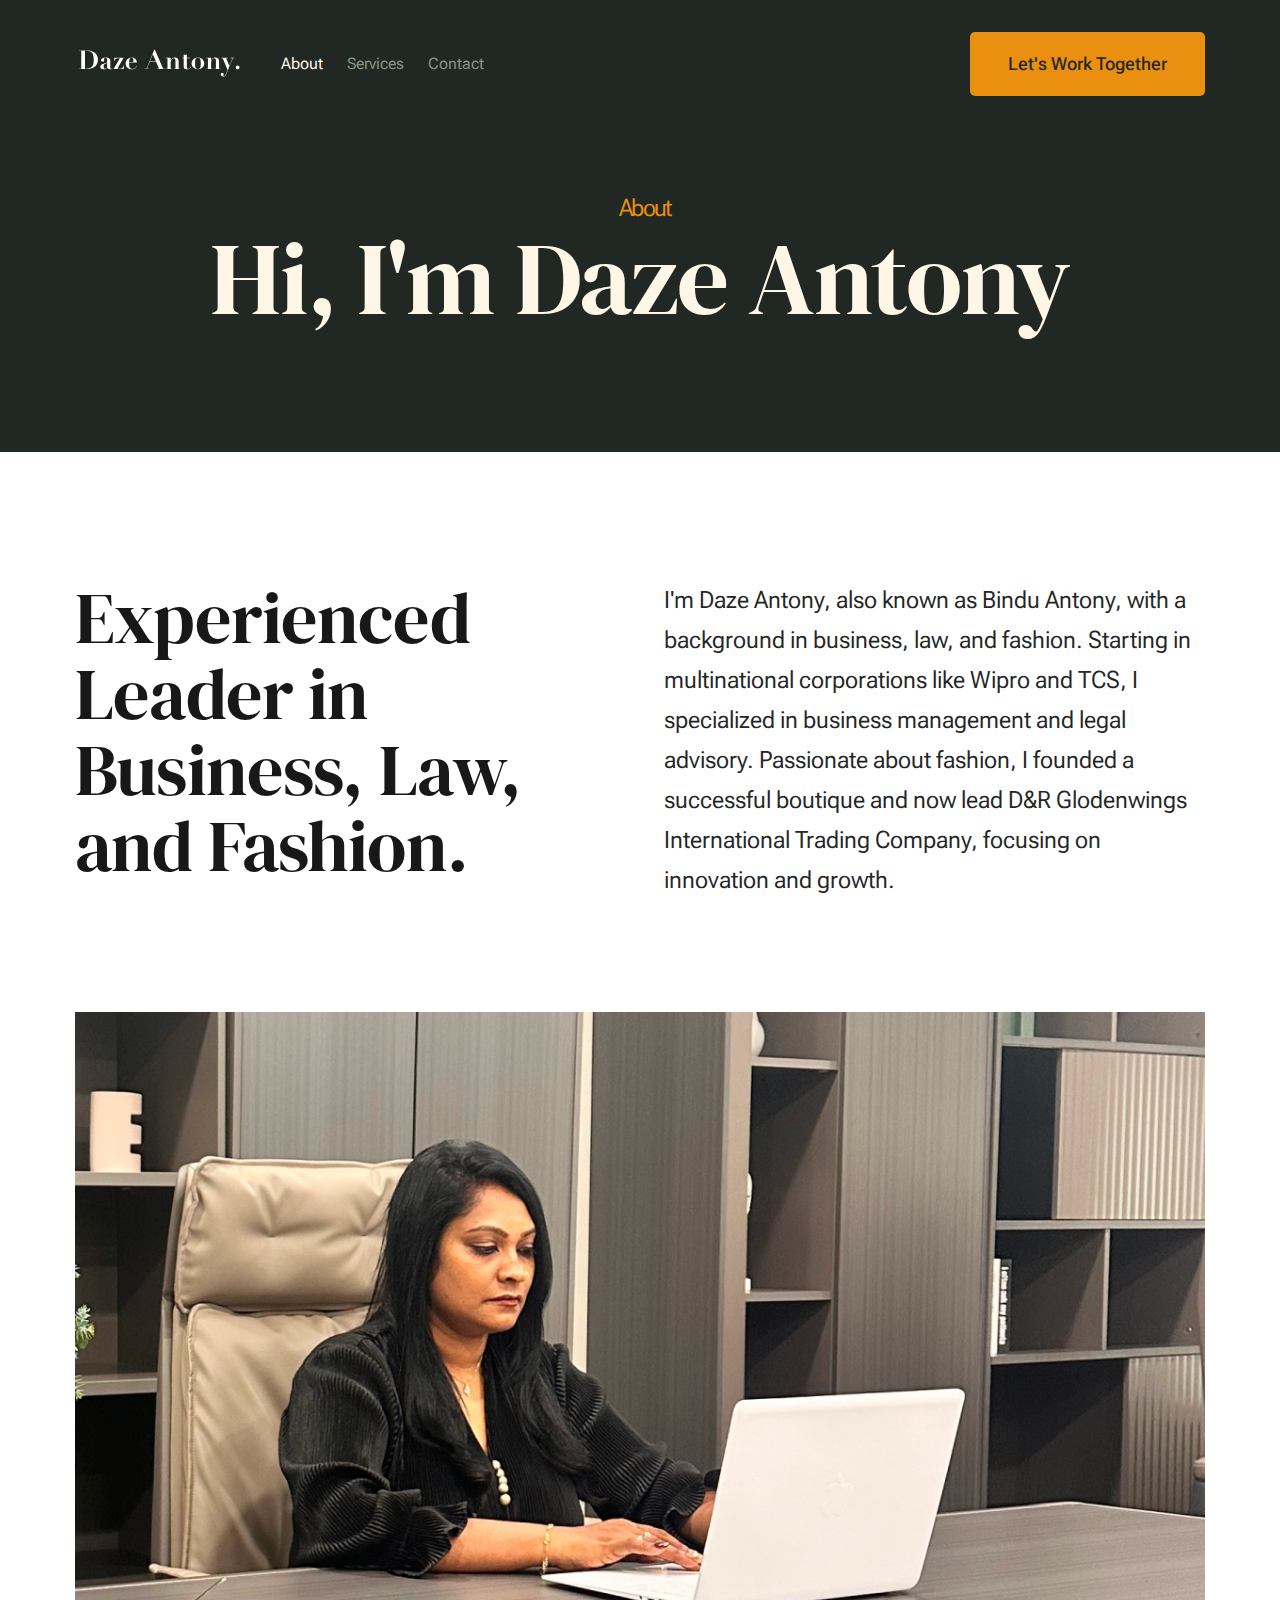
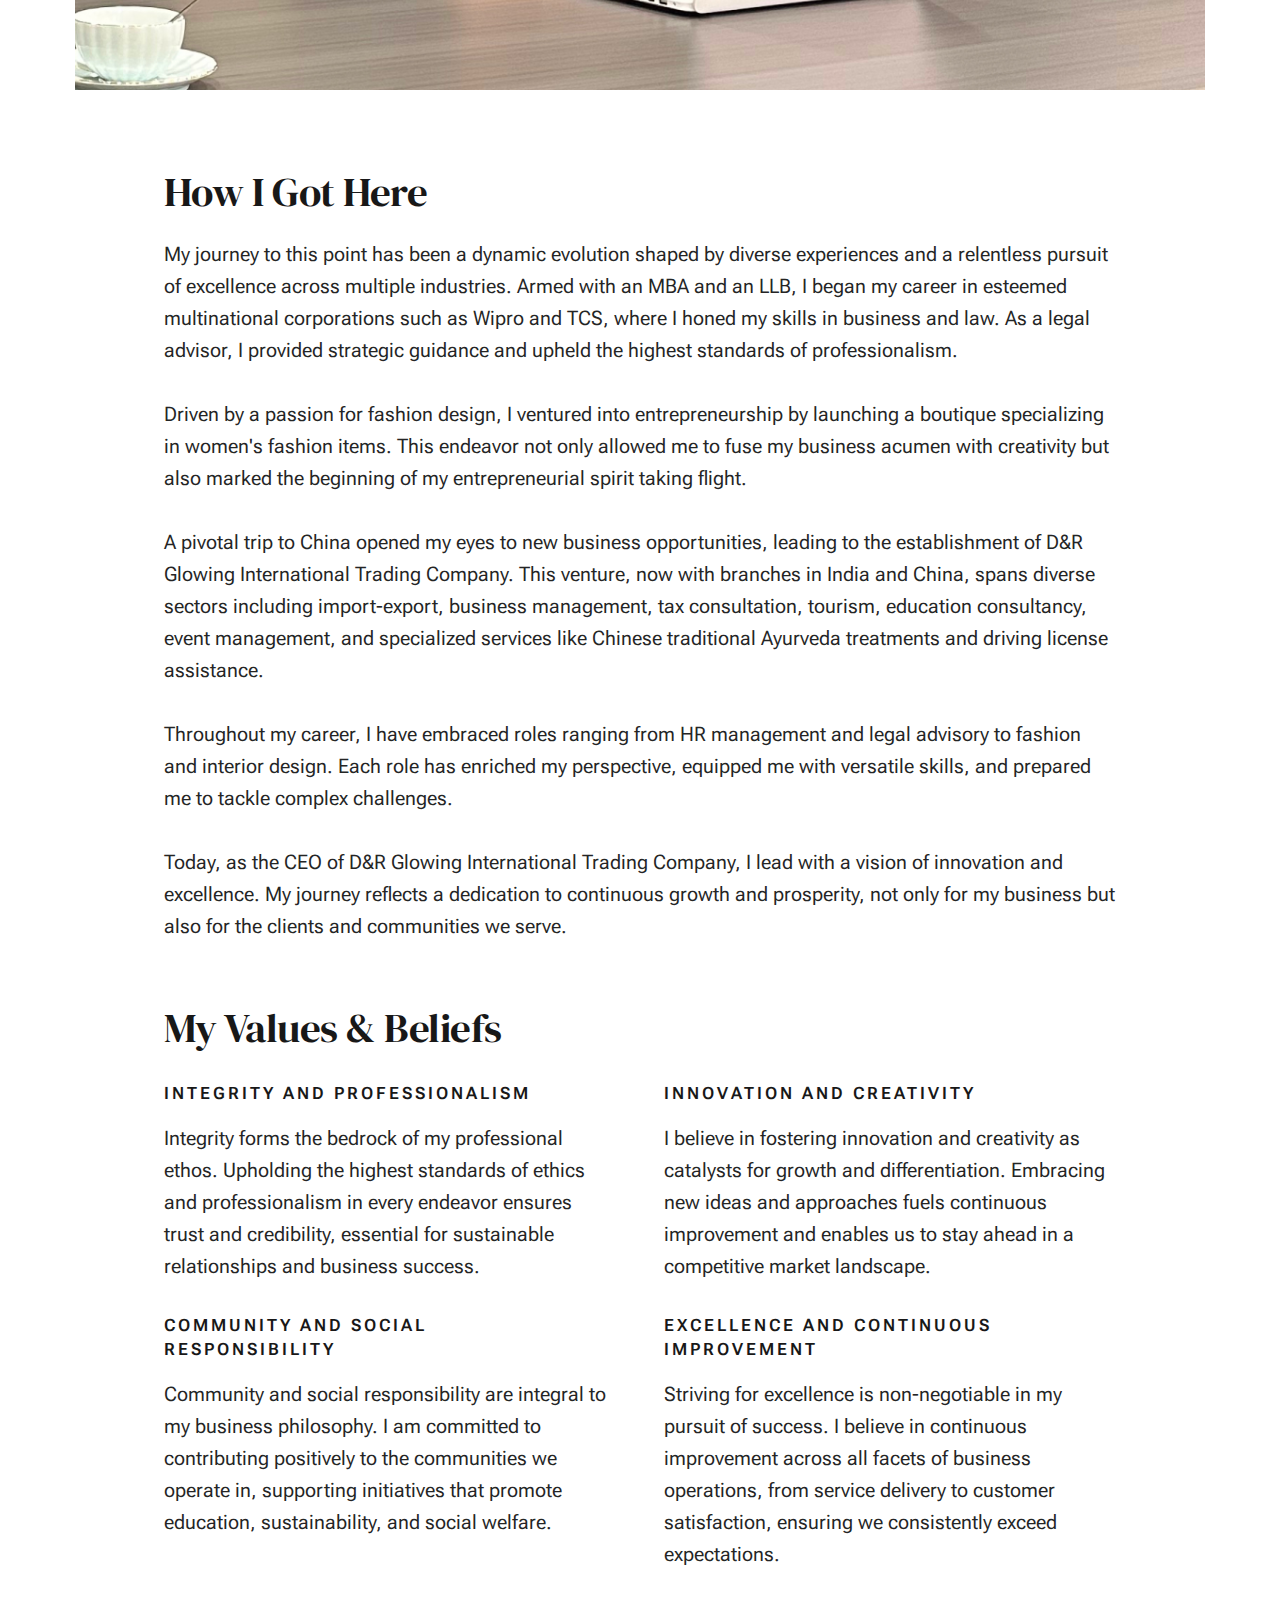
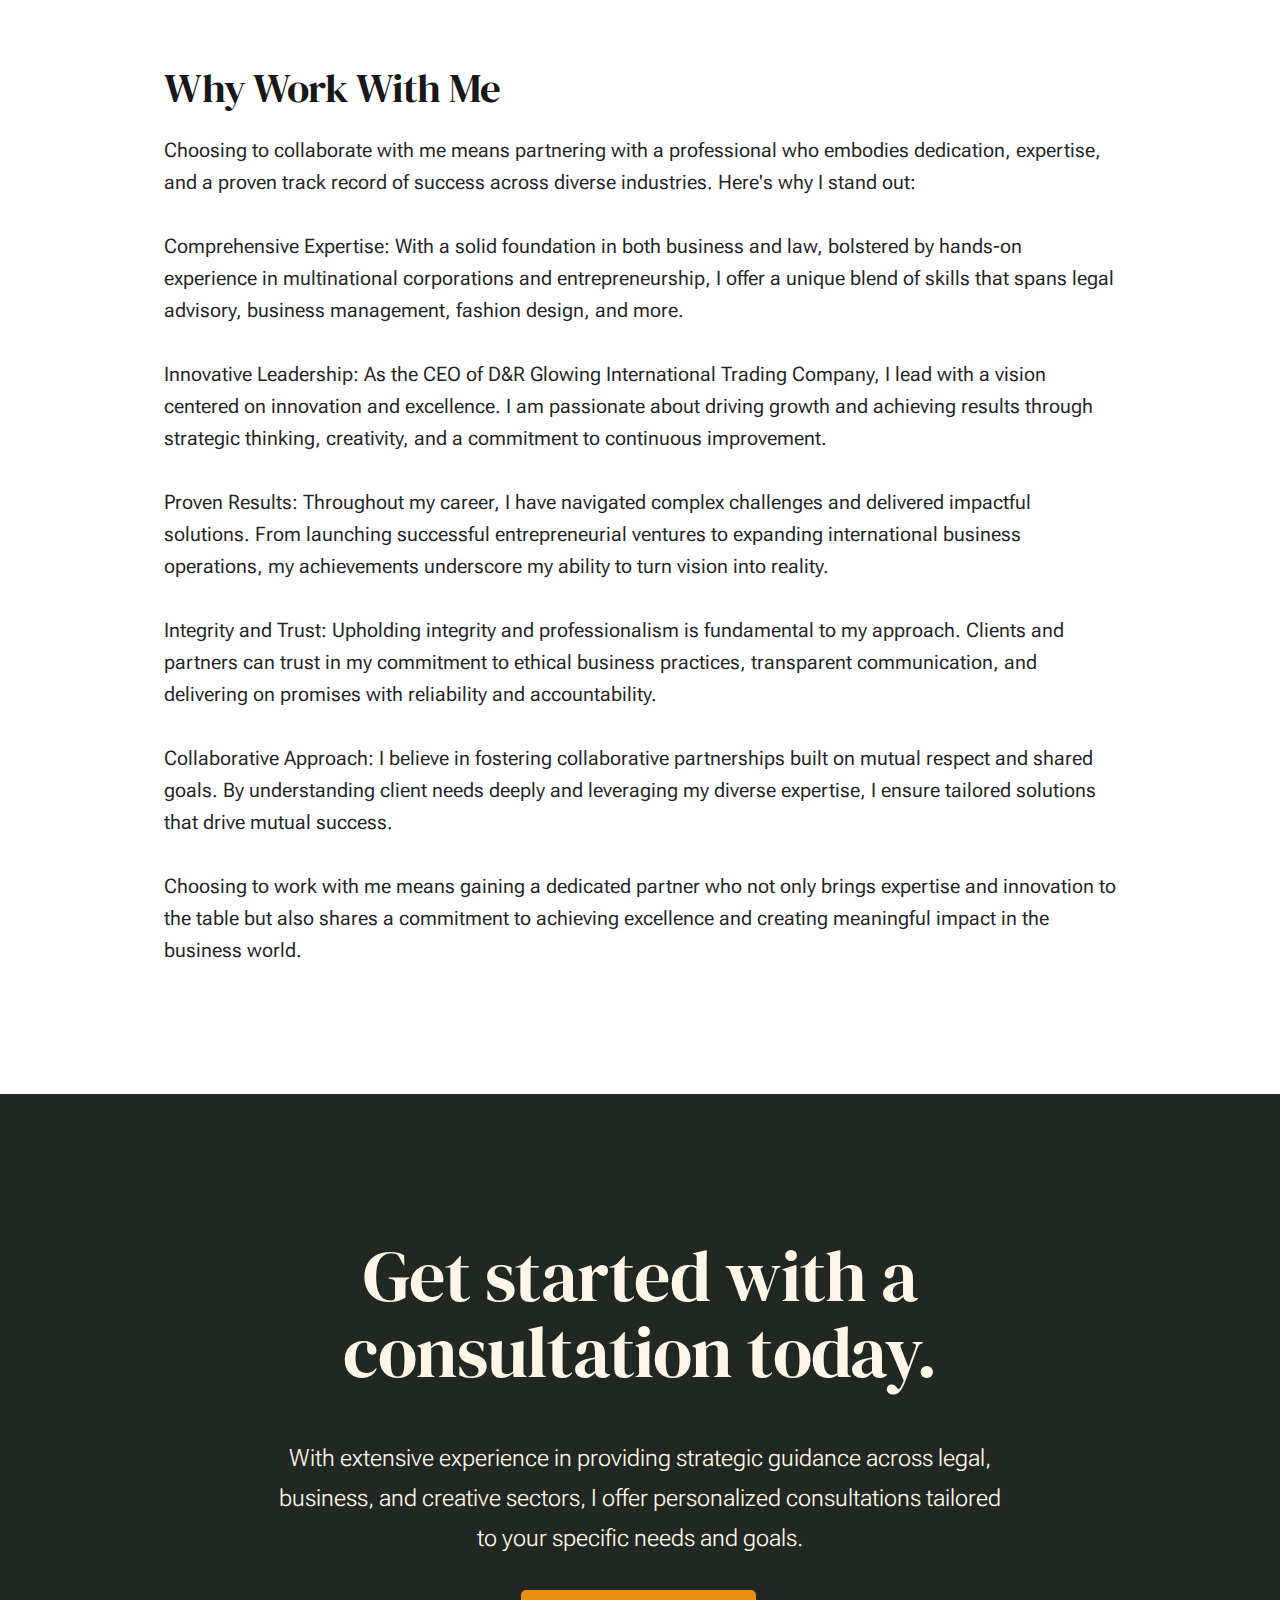
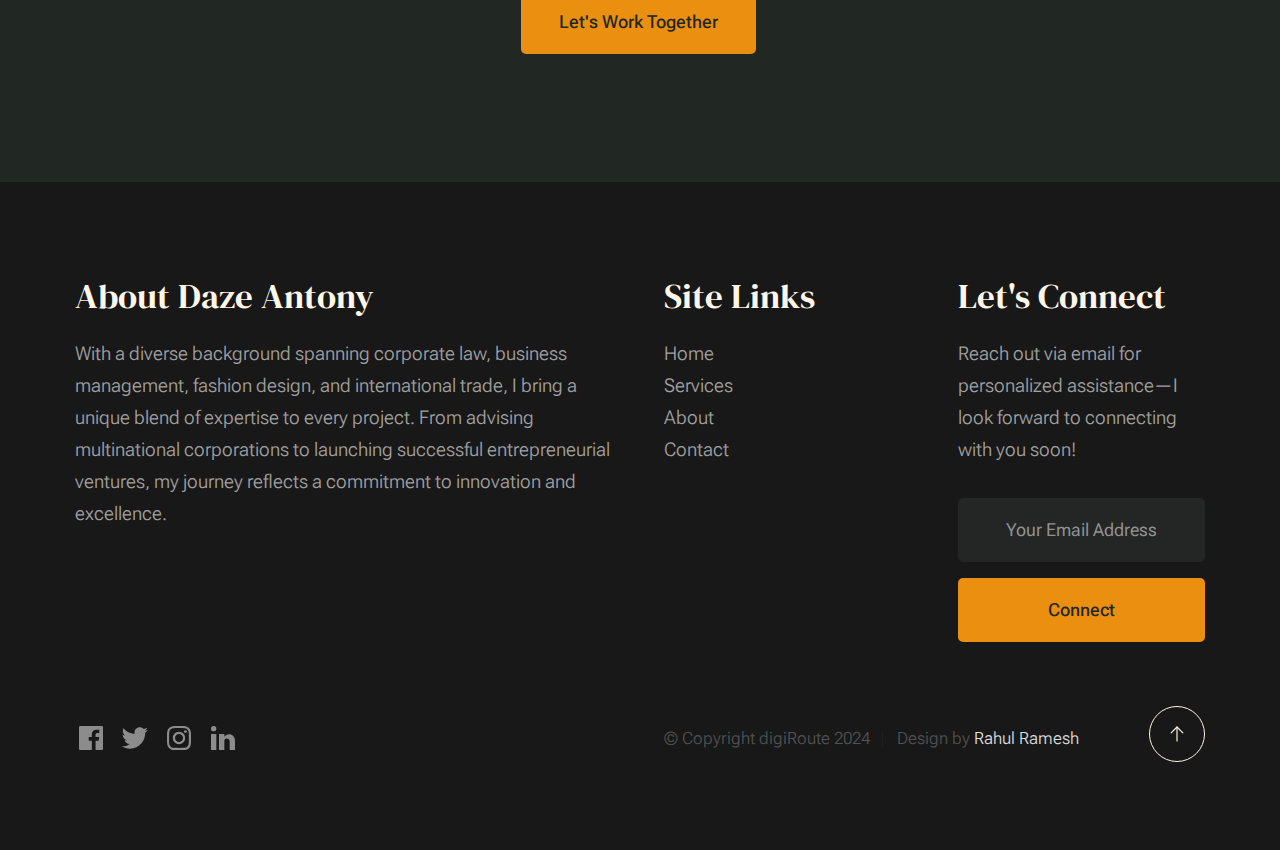
==== about.html @ a9c95c02 "initial commit" ====
<!DOCTYPE html>
<html lang="en" class="no-js" >
<head>

    <!--- basic page needs
    ================================================== -->
    <meta charset="utf-8">
    <meta name="viewport" content="width=device-width, initial-scale=1">
    <title>About - Monica</title>

    <script>
        document.documentElement.classList.remove('no-js');
        document.documentElement.classList.add('js');
    </script>

    <!-- CSS
    ================================================== -->
    <link rel="stylesheet" href="css/vendor.css">
    <link rel="stylesheet" href="css/styles.css">

    <!-- favicons
    ================================================== -->
    <link rel="apple-touch-icon" sizes="180x180" href="apple-touch-icon.png">
    <link rel="icon" type="image/png" sizes="32x32" href="favicon-32x32.png">
    <link rel="icon" type="image/png" sizes="16x16" href="favicon-16x16.png">
    <link rel="manifest" href="site.webmanifest">

</head>


<body id="top">


    <!-- preloader
    ================================================== -->
    <div id="preloader">
        <div id="loader" class="dots-fade">
            <div></div>
            <div></div>
            <div></div>
        </div>
    </div>


    <!-- page wrap
    ================================================== -->
    <div id="page" class="s-pagewrap">


        <!-- # site header 
        ================================================== -->
        <header class="s-header">

            <div class="row s-header__inner width-sixteen-col">

                <div class="s-header__block">
                    <div class="s-header__logo">
                        <a class="logo" href="index.html">
                            <img src="images/logo.svg" alt="Homepage">
                        </a>
                    </div>

                    <a class="s-header__menu-toggle" href="#0"><span>Menu</span></a>
                </div> <!-- end s-header__block -->

                <nav class="s-header__nav">
    
                    <ul class="s-header__menu-links">
                        <li class="current"><a href="about.html">About</a></li>
                        <li><a href="services.html">Services</a></li>
                        <li><a href="contact.html">Contact</a></li>
                    </ul> <!-- s-header__menu-links -->

                    <div class="s-header__contact">
                        <a href="contact.html" class="btn btn--primary s-header__contact-btn">Let's Work Together</a>                        
                    </div> <!-- s-header__contact -->
    
                </nav> <!-- end s-header__nav -->

            </div> <!-- end s-header__inner -->

        </header> <!-- end s-header -->


        <!-- # site main content
        ================================================== -->
        <section id="content" class="s-content">

               <section class="s-pageheader pageheader">
                    <div class="row">
                        <div class="column xl-12">
                            <h1 class="page-title">
                                <span class="page-title__small-type text-pretitle">About</span>
                                Hi, I'm Daze Antony
                            </h1>
                            
                        </div>
                    </div>
               </section> <!-- end pageheader --> 

               <section class="s-pagecontent pagecontent">

                    <div class="row pageintro">
                        <div class="column xl-6 lg-12">
                            <h2 class="text-display-title">Experienced Leader in Business, Law, and Fashion.</h2>
                        </div>
                        <div class="column xl-6 lg-12 u-flexitem-x-right">
                            <p class="lead">
                                I'm Daze Antony, also known as Bindu Antony, with a background in business, law, and fashion. 
                                Starting in multinational corporations like Wipro and TCS, I specialized in business management and 
                                legal advisory. Passionate about fashion, I founded a successful boutique and now lead D&R Glodenwings 
                                International Trading Company, focusing on innovation and growth.
                            </p>
                        </div>                       
                    </div> <!-- end pageintro -->   
                    
                    <div class="row pagemedia">
                        <d class="column xl-12">
                            <figure class="page-media">                                
                                <img src="images/thumbs/about/about-1200.jpg" 
                                     srcset="images/thumbs/about/about-2400.jpg 2400w, 
                                             images/thumbs/about/about-1200.jpg 1200w, 
                                             images/thumbs/about/about-600.jpg 600w" sizes="(max-width: 2400px) 100vw, 2400px" alt="">
                            </figure>
                        </d>
                    </div> <!-- end pagemedia -->

                    <div class="row width-narrower pagemain">
                        <div class="column xl-12"> 

                            <h2>How I Got Here</h2>
                            <p>
                                My journey to this point has been a dynamic evolution shaped by diverse experiences and a relentless pursuit of excellence across multiple industries. Armed with an MBA and an LLB, I began my career in esteemed multinational corporations such as Wipro and TCS, where I honed my skills in business and law. As a legal advisor, I provided strategic guidance and upheld the highest standards of professionalism.
                                <br><br>
                                Driven by a passion for fashion design, I ventured into entrepreneurship by launching a boutique specializing in women's fashion items. This endeavor not only allowed me to fuse my business acumen with creativity but also marked the beginning of my entrepreneurial spirit taking flight.
                                <br><br>
                                A pivotal trip to China opened my eyes to new business opportunities, leading to the establishment of D&R Glowing International Trading Company. This venture, now with branches in India and China, spans diverse sectors including import-export, business management, tax consultation, tourism, education consultancy, event management, and specialized services like Chinese traditional Ayurveda treatments and driving license assistance.
                                <br><br>
                                Throughout my career, I have embraced roles ranging from HR management and legal advisory to fashion and interior design. Each role has enriched my perspective, equipped me with versatile skills, and prepared me to tackle complex challenges.
                                <br><br>
                                Today, as the CEO of D&R Glowing International Trading Company, I lead with a vision of innovation and excellence. My journey reflects a dedication to continuous growth and prosperity, not only for my business but also for the clients and communities we serve.
                            </p>

                            <h2 class="u-add-bottom">My Values & Beliefs</h2>

                            <div class="grid-list-items list-items">
                                <div class="grid-list-items__item list-items__item u-remove-bottom">
                                    <div class="list-items__item-header">
                                        <h6 class="list-items__item-small-title">Integrity and Professionalism</h6>
                                    </div>
                                    <p>
                                        Integrity forms the bedrock of my professional ethos. Upholding the highest standards of ethics and professionalism in every endeavor ensures trust and credibility, essential for sustainable relationships and business success.
                                    </p>
                                </div>
                                <div class="grid-list-items__item list-items__item u-remove-bottom">
                                    <div class="list-items__item-header">
                                        <h6 class="list-items__item-small-title">Innovation and Creativity</h6>
                                    </div>
                                    <p> 
                                        I believe in fostering innovation and creativity as catalysts for growth and differentiation. Embracing new ideas and approaches fuels continuous improvement and enables us to stay ahead in a competitive market landscape.
                                     </p>
                                </div>
                                <div class="grid-list-items__item list-items__item u-remove-bottom">
                                    <div class="list-items__item-header">
                                        <h6 class="list-items__item-small-title">Community and Social <br>Responsibility</h6>
                                    </div>
                                    <p>
                                        Community and social responsibility are integral to my business philosophy. I am committed to contributing positively to the communities we operate in, supporting initiatives that promote education, sustainability, and social welfare.
                                    </p>
                                </div>
                                <div class="grid-list-items__item list-items__item u-remove-bottom">
                                    <div class="list-items__item-header">
                                        <h6 class="list-items__item-small-title">Excellence and Continuous <br>Improvement</h6>
                                    </div>
                                    <p>
                                        Striving for excellence is non-negotiable in my pursuit of success. I believe in continuous improvement across all facets of business operations, from service delivery to customer satisfaction, ensuring we consistently exceed expectations.
                                    </p>
                                </div>
                            </div> <!--grid-list-items -->

                            <h2>Why Work With Me</h2>
                            <p>
                                Choosing to collaborate with me means partnering with a professional who embodies dedication, expertise, and a proven track record of success across diverse industries. Here's why I stand out:
                                <br><br>
                                Comprehensive Expertise: With a solid foundation in both business and law, bolstered by hands-on experience in multinational corporations and entrepreneurship, I offer a unique blend of skills that spans legal advisory, business management, fashion design, and more.
                                <br><br>
                                Innovative Leadership: As the CEO of D&R Glowing International Trading Company, I lead with a vision centered on innovation and excellence. I am passionate about driving growth and achieving results through strategic thinking, creativity, and a commitment to continuous improvement.
                                <br><br>
                                Proven Results: Throughout my career, I have navigated complex challenges and delivered impactful solutions. From launching successful entrepreneurial ventures to expanding international business operations, my achievements underscore my ability to turn vision into reality.
                                <br><br>
                                Integrity and Trust: Upholding integrity and professionalism is fundamental to my approach. Clients and partners can trust in my commitment to ethical business practices, transparent communication, and delivering on promises with reliability and accountability.
                                <br><br>
                                Collaborative Approach: I believe in fostering collaborative partnerships built on mutual respect and shared goals. By understanding client needs deeply and leveraging my diverse expertise, I ensure tailored solutions that drive mutual success.
                                <br><br>
                                Choosing to work with me means gaining a dedicated partner who not only brings expertise and innovation to the table but also shares a commitment to achieving excellence and creating meaningful impact in the business world.
                            </p>

                        </div> <!-- end grid-block-->
                    </div> <!-- end pagemain -->

               </section> <!-- pagecontent -->


        </section> <!-- s-content-->

        <!-- # cta
        ================================================== -->
        <section id="cta" class="s-cta">

            <div class="row row-x-center text-center">
                <div class="column xl-8 lg-12">

                    <div class="s-cta__content">
                        <h2 class="text-display-title">
                        Get started with a consultation today.
                        </h2>
                        <p class="lead">
                            With extensive experience in providing strategic guidance across legal, business, and creative sectors, I offer personalized consultations tailored to your specific needs and goals.                        </p>
                        </p>
                        <a href="contact.html" class="btn btn--primary">Let's Work Together</a>
                    </div>

                </div>
            </div>

        </section> <!-- end s-cta -->


        <!-- # footer 
        ================================================== -->
        <footer class="s-footer">
            <div class="row s-footer__content">
                <div class="column xl-6 lg-6 md-12 s-footer__block s-footer__about">                    
                    <h3>About Daze Antony</h3>
                    <p>
                        With a diverse background spanning corporate law, business management, 
                        fashion design, and international trade, I bring a unique blend of expertise to every project. 
                        From advising multinational corporations to launching successful entrepreneurial ventures, my journey 
                        reflects a commitment to innovation and excellence.
                    </p>              
                </div>                
                <div class="column xl-3 lg-6 md-12 s-footer__block s-footer__site-links">
                    <h3>Site Links</h3>
                    <ul class="link-list">
                        <li><a href="index.html">Home</a></li>
                        <li><a href="services.html">Services</a></li>
                        <li><a href="about.html">About</a></li>
                        <li><a href="contact.html">Contact</a></li>
                    </ul>
                </div>
                <div class="column xl-3 lg-6 md-12 tab-12 s-footer__block s-footer__newsletter">
                    <h3>Let's Connect
                    </h3>

                    <p>
                        Reach out via email for personalized assistance—I look forward to connecting with you soon!
                    </p>

                    <div class="subscribe-form">
                        <form id="mc-form" class="mc-form">
                            <input type="email" name="EMAIL" id="mce-EMAIL" class="u-fullwidth text-center" placeholder="Your Email Address" title="The domain portion of the email address is invalid (the portion after the @)." pattern="^([^\x00-\x20\x22\x28\x29\x2c\x2e\x3a-\x3c\x3e\x40\x5b-\x5d\x7f-\xff]+|\x22([^\x0d\x22\x5c\x80-\xff]|\x5c[\x00-\x7f])*\x22)(\x2e([^\x00-\x20\x22\x28\x29\x2c\x2e\x3a-\x3c\x3e\x40\x5b-\x5d\x7f-\xff]+|\x22([^\x0d\x22\x5c\x80-\xff]|\x5c[\x00-\x7f])*\x22))*\x40([^\x00-\x20\x22\x28\x29\x2c\x2e\x3a-\x3c\x3e\x40\x5b-\x5d\x7f-\xff]+|\x5b([^\x0d\x5b-\x5d\x80-\xff]|\x5c[\x00-\x7f])*\x5d)(\x2e([^\x00-\x20\x22\x28\x29\x2c\x2e\x3a-\x3c\x3e\x40\x5b-\x5d\x7f-\xff]+|\x5b([^\x0d\x5b-\x5d\x80-\xff]|\x5c[\x00-\x7f])*\x5d))*(\.\w{2,})+$" required>
                            <input type="submit" name="subscribe" value="Connect" class="btn btn--primary btn--small u-fullwidth">
                            <!-- <div style="position: absolute; left: -5000px;" aria-hidden="true"><input type="text" name="b_cdb7b577e41181934ed6a6a44_9a91cfe7b3" tabindex="-1" value=""></div> -->
                            <div class="mc-status"></div>
                        </form>
                    </div>
                </div>
            </div>    
            
            <div class="row s-footer__bottom">
                <div class="column xl-6 lg-12">
                    <ul class="s-footer__social social-list">
                        <li>
                            <a href="https://www.facebook.com/daze.anteny" target="_blank">
                                <svg xmlns="http://www.w3.org/2000/svg" width="24" height="24" viewBox="0 0 24 24" style="fill:rgba(0, 0, 0, 1);"><path d="M20,3H4C3.447,3,3,3.448,3,4v16c0,0.552,0.447,1,1,1h8.615v-6.96h-2.338v-2.725h2.338v-2c0-2.325,1.42-3.592,3.5-3.592 c0.699-0.002,1.399,0.034,2.095,0.107v2.42h-1.435c-1.128,0-1.348,0.538-1.348,1.325v1.735h2.697l-0.35,2.725h-2.348V21H20 c0.553,0,1-0.448,1-1V4C21,3.448,20.553,3,20,3z"></path></svg>
                                <span class="u-screen-reader-text">Facebook</span>
                            </a>
                        </li>
                        <li>
                            <a href="http://www.linkedin.com/in/dazeantony" target="_blank">
                                <svg xmlns="http://www.w3.org/2000/svg" width="24" height="24" viewBox="0 0 24 24" style="fill:rgba(0, 0, 0, 1);"><path d="M19.633,7.997c0.013,0.175,0.013,0.349,0.013,0.523c0,5.325-4.053,11.461-11.46,11.461c-2.282,0-4.402-0.661-6.186-1.809 c0.324,0.037,0.636,0.05,0.973,0.05c1.883,0,3.616-0.636,5.001-1.721c-1.771-0.037-3.255-1.197-3.767-2.793 c0.249,0.037,0.499,0.062,0.761,0.062c0.361,0,0.724-0.05,1.061-0.137c-1.847-0.374-3.23-1.995-3.23-3.953v-0.05 c0.537,0.299,1.16,0.486,1.82,0.511C3.534,9.419,2.823,8.184,2.823,6.787c0-0.748,0.199-1.434,0.548-2.032 c1.983,2.443,4.964,4.04,8.306,4.215c-0.062-0.3-0.1-0.611-0.1-0.923c0-2.22,1.796-4.028,4.028-4.028 c1.16,0,2.207,0.486,2.943,1.272c0.91-0.175,1.782-0.512,2.556-0.973c-0.299,0.935-0.936,1.721-1.771,2.22 c0.811-0.088,1.597-0.312,2.319-0.624C21.104,6.712,20.419,7.423,19.633,7.997z"></path></svg>
                                <span class="u-screen-reader-text">Twitter</span>
                            </a>
                        </li>
                        <li>
                            <a href="https://www.instagram.com/dazeantony/" target="_blank">
                                <svg xmlns="http://www.w3.org/2000/svg" width="24" height="24" viewBox="0 0 24 24" style="fill:rgba(0, 0, 0, 1);"><path d="M11.999,7.377c-2.554,0-4.623,2.07-4.623,4.623c0,2.554,2.069,4.624,4.623,4.624c2.552,0,4.623-2.07,4.623-4.624 C16.622,9.447,14.551,7.377,11.999,7.377L11.999,7.377z M11.999,15.004c-1.659,0-3.004-1.345-3.004-3.003 c0-1.659,1.345-3.003,3.004-3.003s3.002,1.344,3.002,3.003C15.001,13.659,13.658,15.004,11.999,15.004L11.999,15.004z"></path><circle cx="16.806" cy="7.207" r="1.078"></circle><path d="M20.533,6.111c-0.469-1.209-1.424-2.165-2.633-2.632c-0.699-0.263-1.438-0.404-2.186-0.42 c-0.963-0.042-1.268-0.054-3.71-0.054s-2.755,0-3.71,0.054C7.548,3.074,6.809,3.215,6.11,3.479C4.9,3.946,3.945,4.902,3.477,6.111 c-0.263,0.7-0.404,1.438-0.419,2.186c-0.043,0.962-0.056,1.267-0.056,3.71c0,2.442,0,2.753,0.056,3.71 c0.015,0.748,0.156,1.486,0.419,2.187c0.469,1.208,1.424,2.164,2.634,2.632c0.696,0.272,1.435,0.426,2.185,0.45 c0.963,0.042,1.268,0.055,3.71,0.055s2.755,0,3.71-0.055c0.747-0.015,1.486-0.157,2.186-0.419c1.209-0.469,2.164-1.424,2.633-2.633 c0.263-0.7,0.404-1.438,0.419-2.186c0.043-0.962,0.056-1.267,0.056-3.71s0-2.753-0.056-3.71C20.941,7.57,20.801,6.819,20.533,6.111z M19.315,15.643c-0.007,0.576-0.111,1.147-0.311,1.688c-0.305,0.787-0.926,1.409-1.712,1.711c-0.535,0.199-1.099,0.303-1.67,0.311 c-0.95,0.044-1.218,0.055-3.654,0.055c-2.438,0-2.687,0-3.655-0.055c-0.569-0.007-1.135-0.112-1.669-0.311 c-0.789-0.301-1.414-0.923-1.719-1.711c-0.196-0.534-0.302-1.099-0.311-1.669c-0.043-0.95-0.053-1.218-0.053-3.654 c0-2.437,0-2.686,0.053-3.655c0.007-0.576,0.111-1.146,0.311-1.687c0.305-0.789,0.93-1.41,1.719-1.712 c0.534-0.198,1.1-0.303,1.669-0.311c0.951-0.043,1.218-0.055,3.655-0.055c2.437,0,2.687,0,3.654,0.055 c0.571,0.007,1.135,0.112,1.67,0.311c0.786,0.303,1.407,0.925,1.712,1.712c0.196,0.534,0.302,1.099,0.311,1.669 c0.043,0.951,0.054,1.218,0.054,3.655c0,2.436,0,2.698-0.043,3.654H19.315z"></path></svg>
                                <span class="u-screen-reader-text">Instagram</span>
                            </a>
                        </li>
                        <li>
                            <a href="http://www.linkedin.com/in/dazeantony" target="_blank">
                                <svg xmlns="http://www.w3.org/2000/svg" xmlns:xlink="http://www.w3.org/1999/xlink" version="1.1"  width="24" height="24" viewBox="0 0 24 24"><path fill="#FFFFFF" d="M21,21H17V14.25C17,13.19 15.81,12.31 14.75,12.31C13.69,12.31 13,13.19 13,14.25V21H9V9H13V11C13.66,9.93 15.36,9.24 16.5,9.24C19,9.24 21,11.28 21,13.75V21M7,21H3V9H7V21M5,3A2,2 0 0,1 7,5A2,2 0 0,1 5,7A2,2 0 0,1 3,5A2,2 0 0,1 5,3Z" /></svg>
                                <span class="u-screen-reader-text">Linkedin</span>
                            </a>
                        </li>
                    </ul> <!-- end s-footer__social -->
                </div>
                <div class="column xl-6 lg-12">
                    <p class="ss-copyright">
                        <span>© Copyright digiRoute 2024</span> 
                        <span>Design by <a href="https://www.styleshout.com/">Rahul Ramesh</a></span>
                    </p>
                </div>

                <div class="ss-go-top">
                    <a class="smoothscroll" title="Back to Top" href="#top">
                        <svg xmlns="http://www.w3.org/2000/svg" viewBox="0 0 24 24" width="36" height="36" fill="none" stroke="#ffffff" stroke-width="1" stroke-linecap="round" stroke-linejoin="round">&lt;!--!  Atomicons Free 1.00 by @atisalab License - https://atomicons.com/license/ (Icons: CC BY 4.0) Copyright 2021 Atomicons --&gt;<polyline points="17 11 12 6 7 11"></polyline><line x1="12" y1="18" x2="12" y2="6"></line></svg>
                    </a>
                </div> <!-- end ss-go-top -->
            </div>
            
        </footer> <!-- end s-footer -->

    </div> <!-- end page-wrap -->

    <!-- Java Script
    ================================================== -->
    <script src="js/plugins.js"></script>
    <script src="js/main.js"></script>

</body>
</html>
---- css/vendor.css ----
/* ===================================================================
 * Monica Third-party Stylesheets
 * Template Ver. 1.0.0
 * 12-13-2022
 * -------------------------------------------------------------------
 *
 * TOC:
 * # PrismJS
 * # Swiper
 *
 * ------------------------------------------------------------------- */


/* ===================================================================
 * # PrismJS 1.20.0
 *   https://prismjs.com/download.html#themes=prism-okaidia&languages=markup+css+clike+javascript+markup-templating+php 
 *   
 *   okaidia theme for JavaScript, CSS and HTML
 *   Loosely based on Monokai textmate theme by http://www.monokai.nl/
 *   @author ocodia
 * ------------------------------------------------------------------- */
code[class*=language-],
pre[class*=language-] {
  color          : #f8f8f2;
  background     : none;
  text-shadow    : 0 1px rgba(0, 0, 0, 0.3);
  font-family    : var(--font-mono);
  font-size      : calc(var(--text-size) * 0.9444);
  text-align     : left;
  white-space    : pre;
  word-spacing   : normal;
  word-break     : normal;
  word-wrap      : normal;
  line-height    : var(--vspace-1);
  -moz-tab-size  : 4;
  -o-tab-size    : 4;
  tab-size       : 4;
  -webkit-hyphens: none;
  -ms-hyphens    : none;
  hyphens        : none;
}

/* Code blocks */
pre[class*=language-] {
  padding : var(--vspace-0_5) 0 var(--vspace-1);
  margin  : var(--vspace-1) 0;
  overflow: auto;
}

:not(pre)>code[class*=language-],
pre[class*=language-] {
  background: #272822;
}

/* Inline code */
:not(pre)>code[class*=language-] {
  padding    : 0.1em;
  white-space: normal;
}

.token.comment,
.token.prolog,
.token.doctype,
.token.cdata {
  color: slategray;
}

.token.punctuation {
  color: #f8f8f2;
}

.token.namespace {
  opacity: 0.7;
}

.token.property,
.token.tag,
.token.constant,
.token.symbol,
.token.deleted {
  color: #f92672;
}

.token.boolean,
.token.number {
  color: #ae81ff;
}

.token.selector,
.token.attr-name,
.token.string,
.token.char,
.token.builtin,
.token.inserted {
  color: #a6e22e;
}

.token.operator,
.token.entity,
.token.url,
.language-css .token.string,
.style .token.string,
.token.variable {
  color: #f8f8f2;
}

.token.atrule,
.token.attr-value,
.token.function,
.token.class-name {
  color: #e6db74;
}

.token.keyword {
  color: #66d9ef;
}

.token.regex,
.token.important {
  color: #fd971f;
}

.token.important,
.token.bold {
  font-weight: bold;
}

.token.italic {
  font-style: italic;
}

.token.entity {
  cursor: help;
}



/* ===================================================================
 * # Swiper 6.4.5
 *   Most modern mobile touch slider and framework with hardware accelerated transitions
 *   https://swiperjs.com
 *
 *   Copyright 2014-2020 Vladimir Kharlampidi
 *
 *   Released under the MIT License
 *
 *   Released on: December 18, 2020
 * ------------------------------------------------------------------- */
@font-face {
  font-family: "swiper-icons";
  src        : url("data:application/font-woff;charset=utf-8;base64, [base64]//wADZ2x5ZgAAAywAAADMAAAD2MHtryVoZWFkAAABbAAAADAAAAA2E2+eoWhoZWEAAAGcAAAAHwAAACQC9gDzaG10eAAAAigAAAAZAAAArgJkABFsb2NhAAAC0AAAAFoAAABaFQAUGG1heHAAAAG8AAAAHwAAACAAcABAbmFtZQAAA/gAAAE5AAACXvFdBwlwb3N0AAAFNAAAAGIAAACE5s74hXjaY2BkYGAAYpf5Hu/j+W2+MnAzMYDAzaX6QjD6/4//Bxj5GA8AuRwMYGkAPywL13jaY2BkYGA88P8Agx4j+/8fQDYfA1AEBWgDAIB2BOoAeNpjYGRgYNBh4GdgYgABEMnIABJzYNADCQAACWgAsQB42mNgYfzCOIGBlYGB0YcxjYGBwR1Kf2WQZGhhYGBiYGVmgAFGBiQQkOaawtDAoMBQxXjg/wEGPcYDDA4wNUA2CCgwsAAAO4EL6gAAeNpj2M0gyAACqxgGNWBkZ2D4/wMA+xkDdgAAAHjaY2BgYGaAYBkGRgYQiAHyGMF8FgYHIM3DwMHABGQrMOgyWDLEM1T9/w8UBfEMgLzE////P/5//f/V/xv+r4eaAAeMbAxwIUYmIMHEgKYAYjUcsDAwsLKxc3BycfPw8jEQA/[base64]/uznmfPFBNODM2K7MTQ45YEAZqGP81AmGGcF3iPqOop0r1SPTaTbVkfUe4HXj97wYE+yNwWYxwWu4v1ugWHgo3S1XdZEVqWM7ET0cfnLGxWfkgR42o2PvWrDMBSFj/IHLaF0zKjRgdiVMwScNRAoWUoH78Y2icB/yIY09An6AH2Bdu/UB+yxopYshQiEvnvu0dURgDt8QeC8PDw7Fpji3fEA4z/PEJ6YOB5hKh4dj3EvXhxPqH/SKUY3rJ7srZ4FZnh1PMAtPhwP6fl2PMJMPDgeQ4rY8YT6Gzao0eAEA409DuggmTnFnOcSCiEiLMgxCiTI6Cq5DZUd3Qmp10vO0LaLTd2cjN4fOumlc7lUYbSQcZFkutRG7g6JKZKy0RmdLY680CDnEJ+UMkpFFe1RN7nxdVpXrC4aTtnaurOnYercZg2YVmLN/d/gczfEimrE/fs/bOuq29Zmn8tloORaXgZgGa78yO9/cnXm2BpaGvq25Dv9S4E9+5SIc9PqupJKhYFSSl47+Qcr1mYNAAAAeNptw0cKwkAAAMDZJA8Q7OUJvkLsPfZ6zFVERPy8qHh2YER+3i/BP83vIBLLySsoKimrqKqpa2hp6+jq6RsYGhmbmJqZSy0sraxtbO3sHRydnEMU4uR6yx7JJXveP7WrDycAAAAAAAH//wACeNpjYGRgYOABYhkgZgJCZgZNBkYGLQZtIJsFLMYAAAw3ALgAeNolizEKgDAQBCchRbC2sFER0YD6qVQiBCv/H9ezGI6Z5XBAw8CBK/m5iQQVauVbXLnOrMZv2oLdKFa8Pjuru2hJzGabmOSLzNMzvutpB3N42mNgZGBg4GKQYzBhYMxJLMlj4GBgAYow/P/PAJJhLM6sSoWKfWCAAwDAjgbRAAB42mNgYGBkAIIbCZo5IPrmUn0hGA0AO8EFTQAA") format("woff");
  font-weight: 400;
  font-style : normal;
}

:root {
  --swiper-theme-color: #007aff;
}

.swiper-container {
  margin-left : auto;
  margin-right: auto;
  position    : relative;
  overflow    : hidden;
  list-style  : none;
  padding     : 0;
  /* Fix of Webkit flickering */
  z-index     : 1;
}

.swiper-container-vertical>.swiper-wrapper {
  flex-direction: column;
}

.swiper-wrapper {
  position           : relative;
  width              : 100%;
  height             : 100%;
  z-index            : 1;
  display            : flex;
  transition-property: transform;
  box-sizing         : content-box;
}

.swiper-container-android .swiper-slide,
.swiper-wrapper {
  transform: translate3d(0px, 0, 0);
}

.swiper-container-multirow>.swiper-wrapper {
  flex-wrap: wrap;
}

.swiper-container-multirow-column>.swiper-wrapper {
  flex-wrap     : wrap;
  flex-direction: column;
}

.swiper-container-free-mode>.swiper-wrapper {
  transition-timing-function: ease-out;
  margin                    : 0 auto;
}

.swiper-slide {
  flex-shrink        : 0;
  width              : 100%;
  height             : 100%;
  position           : relative;
  transition-property: transform;
}

.swiper-slide-invisible-blank {
  visibility: hidden;
}

/* Auto Height */
.swiper-container-autoheight,
.swiper-container-autoheight .swiper-slide {
  height: auto;
}

.swiper-container-autoheight .swiper-wrapper {
  align-items        : flex-start;
  transition-property: transform, height;
}

/* 3D Effects */
.swiper-container-3d {
  perspective: 1200px;
}

.swiper-container-3d .swiper-wrapper,
.swiper-container-3d .swiper-slide,
.swiper-container-3d .swiper-slide-shadow-left,
.swiper-container-3d .swiper-slide-shadow-right,
.swiper-container-3d .swiper-slide-shadow-top,
.swiper-container-3d .swiper-slide-shadow-bottom,
.swiper-container-3d .swiper-cube-shadow {
  transform-style: preserve-3d;
}

.swiper-container-3d .swiper-slide-shadow-left,
.swiper-container-3d .swiper-slide-shadow-right,
.swiper-container-3d .swiper-slide-shadow-top,
.swiper-container-3d .swiper-slide-shadow-bottom {
  position      : absolute;
  left          : 0;
  top           : 0;
  width         : 100%;
  height        : 100%;
  pointer-events: none;
  z-index       : 10;
}

.swiper-container-3d .swiper-slide-shadow-left {
  background-image: linear-gradient(to left, rgba(0, 0, 0, 0.5), rgba(0, 0, 0, 0));
}

.swiper-container-3d .swiper-slide-shadow-right {
  background-image: linear-gradient(to right, rgba(0, 0, 0, 0.5), rgba(0, 0, 0, 0));
}

.swiper-container-3d .swiper-slide-shadow-top {
  background-image: linear-gradient(to top, rgba(0, 0, 0, 0.5), rgba(0, 0, 0, 0));
}

.swiper-container-3d .swiper-slide-shadow-bottom {
  background-image: linear-gradient(to bottom, rgba(0, 0, 0, 0.5), rgba(0, 0, 0, 0));
}

/* CSS Mode */
.swiper-container-css-mode>.swiper-wrapper {
  overflow          : auto;
  scrollbar-width   : none;
  /* For Firefox */
  -ms-overflow-style: none;
  /* For Internet Explorer and Edge */
}

.swiper-container-css-mode>.swiper-wrapper::-webkit-scrollbar {
  display: none;
}

.swiper-container-css-mode>.swiper-wrapper>.swiper-slide {
  scroll-snap-align: start start;
}

.swiper-container-horizontal.swiper-container-css-mode>.swiper-wrapper {
  -ms-scroll-snap-type: x mandatory;
  scroll-snap-type    : x mandatory;
}

.swiper-container-vertical.swiper-container-css-mode>.swiper-wrapper {
  -ms-scroll-snap-type: y mandatory;
  scroll-snap-type    : y mandatory;
}

:root {
  --swiper-navigation-size   : 44px;
  /*
    --swiper-navigation-color: var(--swiper-theme-color);
    */
}

.swiper-button-prev,
.swiper-button-next {
  position       : absolute;
  top            : 50%;
  width          : calc(var(--swiper-navigation-size) / 44 * 27);
  height         : var(--swiper-navigation-size);
  margin-top     : calc(-1 * var(--swiper-navigation-size) / 2);
  z-index        : 10;
  cursor         : pointer;
  display        : flex;
  align-items    : center;
  justify-content: center;
  color          : var(--swiper-navigation-color, var(--swiper-theme-color));
}

.swiper-button-prev.swiper-button-disabled,
.swiper-button-next.swiper-button-disabled {
  opacity       : 0.35;
  cursor        : auto;
  pointer-events: none;
}

.swiper-button-prev:after,
.swiper-button-next:after {
  font-family   : swiper-icons;
  font-size     : var(--swiper-navigation-size);
  text-transform: none !important;
  letter-spacing: 0;
  text-transform: none;
  font-variant  : initial;
  line-height   : 1;
}

.swiper-button-prev,
.swiper-container-rtl .swiper-button-next {
  left : 10px;
  right: auto;
}

.swiper-button-prev:after,
.swiper-container-rtl .swiper-button-next:after {
  content: "prev";
}

.swiper-button-next,
.swiper-container-rtl .swiper-button-prev {
  right: 10px;
  left : auto;
}

.swiper-button-next:after,
.swiper-container-rtl .swiper-button-prev:after {
  content: "next";
}

.swiper-button-prev.swiper-button-white,
.swiper-button-next.swiper-button-white {
  --swiper-navigation-color: #ffffff;
}

.swiper-button-prev.swiper-button-black,
.swiper-button-next.swiper-button-black {
  --swiper-navigation-color: #000000;
}

.swiper-button-lock {
  display: none;
}

:root {
  /*
    --swiper-pagination-color: var(--swiper-theme-color);
    */
}

.swiper-pagination {
  position  : absolute;
  text-align: center;
  transition: 300ms opacity;
  transform : translate3d(0, 0, 0);
  z-index   : 10;
}

.swiper-pagination.swiper-pagination-hidden {
  opacity: 0;
}

/* Common Styles */
.swiper-pagination-fraction,
.swiper-pagination-custom,
.swiper-container-horizontal>.swiper-pagination-bullets {
  bottom: 10px;
  left  : 0;
  width : 100%;
}

/* Bullets */
.swiper-pagination-bullets-dynamic {
  overflow : hidden;
  font-size: 0;
}

.swiper-pagination-bullets-dynamic .swiper-pagination-bullet {
  transform: scale(0.33);
  position : relative;
}

.swiper-pagination-bullets-dynamic .swiper-pagination-bullet-active {
  transform: scale(1);
}

.swiper-pagination-bullets-dynamic .swiper-pagination-bullet-active-main {
  transform: scale(1);
}

.swiper-pagination-bullets-dynamic .swiper-pagination-bullet-active-prev {
  transform: scale(0.66);
}

.swiper-pagination-bullets-dynamic .swiper-pagination-bullet-active-prev-prev {
  transform: scale(0.33);
}

.swiper-pagination-bullets-dynamic .swiper-pagination-bullet-active-next {
  transform: scale(0.66);
}

.swiper-pagination-bullets-dynamic .swiper-pagination-bullet-active-next-next {
  transform: scale(0.33);
}

.swiper-pagination-bullet {
  width        : 8px;
  height       : 8px;
  display      : inline-block;
  border-radius: 100%;
  background   : #000;
  opacity      : 0.2;
}

button.swiper-pagination-bullet {
  border            : none;
  margin            : 0;
  padding           : 0;
  box-shadow        : none;
  -webkit-appearance: none;
  -moz-appearance   : none;
  appearance        : none;
}

.swiper-pagination-clickable .swiper-pagination-bullet {
  cursor: pointer;
}

.swiper-pagination-bullet-active {
  opacity   : 1;
  background: var(--swiper-pagination-color, var(--swiper-theme-color));
}

.swiper-container-vertical>.swiper-pagination-bullets {
  right    : 10px;
  top      : 50%;
  transform: translate3d(0px, -50%, 0);
}

.swiper-container-vertical>.swiper-pagination-bullets .swiper-pagination-bullet {
  margin : 6px 0;
  display: block;
}

.swiper-container-vertical>.swiper-pagination-bullets.swiper-pagination-bullets-dynamic {
  top      : 50%;
  transform: translateY(-50%);
  width    : 8px;
}

.swiper-container-vertical>.swiper-pagination-bullets.swiper-pagination-bullets-dynamic .swiper-pagination-bullet {
  display   : inline-block;
  transition: 200ms transform, 200ms top;
}

.swiper-container-horizontal>.swiper-pagination-bullets .swiper-pagination-bullet {
  margin: 0 4px;
}

.swiper-container-horizontal>.swiper-pagination-bullets.swiper-pagination-bullets-dynamic {
  left       : 50%;
  transform  : translateX(-50%);
  white-space: nowrap;
}

.swiper-container-horizontal>.swiper-pagination-bullets.swiper-pagination-bullets-dynamic .swiper-pagination-bullet {
  transition: 200ms transform, 200ms left;
}

.swiper-container-horizontal.swiper-container-rtl>.swiper-pagination-bullets-dynamic .swiper-pagination-bullet {
  transition: 200ms transform, 200ms right;
}

/* Progress */
.swiper-pagination-progressbar {
  background: rgba(0, 0, 0, 0.25);
  position  : absolute;
}

.swiper-pagination-progressbar .swiper-pagination-progressbar-fill {
  background      : var(--swiper-pagination-color, var(--swiper-theme-color));
  position        : absolute;
  left            : 0;
  top             : 0;
  width           : 100%;
  height          : 100%;
  transform       : scale(0);
  transform-origin: left top;
}

.swiper-container-rtl .swiper-pagination-progressbar .swiper-pagination-progressbar-fill {
  transform-origin: right top;
}

.swiper-container-horizontal>.swiper-pagination-progressbar,
.swiper-container-vertical>.swiper-pagination-progressbar.swiper-pagination-progressbar-opposite {
  width : 100%;
  height: 4px;
  left  : 0;
  top   : 0;
}

.swiper-container-vertical>.swiper-pagination-progressbar,
.swiper-container-horizontal>.swiper-pagination-progressbar.swiper-pagination-progressbar-opposite {
  width : 4px;
  height: 100%;
  left  : 0;
  top   : 0;
}

.swiper-pagination-white {
  --swiper-pagination-color: #ffffff;
}

.swiper-pagination-black {
  --swiper-pagination-color: #000000;
}

.swiper-pagination-lock {
  display: none;
}

/* Scrollbar */
.swiper-scrollbar {
  border-radius   : 10px;
  position        : relative;
  -ms-touch-action: none;
  background      : rgba(0, 0, 0, 0.1);
}

.swiper-container-horizontal>.swiper-scrollbar {
  position: absolute;
  left    : 1%;
  bottom  : 3px;
  z-index : 50;
  height  : 5px;
  width   : 98%;
}

.swiper-container-vertical>.swiper-scrollbar {
  position: absolute;
  right   : 3px;
  top     : 1%;
  z-index : 50;
  width   : 5px;
  height  : 98%;
}

.swiper-scrollbar-drag {
  height       : 100%;
  width        : 100%;
  position     : relative;
  background   : rgba(0, 0, 0, 0.5);
  border-radius: 10px;
  left         : 0;
  top          : 0;
}

.swiper-scrollbar-cursor-drag {
  cursor: move;
}

.swiper-scrollbar-lock {
  display: none;
}

.swiper-zoom-container {
  width          : 100%;
  height         : 100%;
  display        : flex;
  justify-content: center;
  align-items    : center;
  text-align     : center;
}

.swiper-zoom-container>img,
.swiper-zoom-container>svg,
.swiper-zoom-container>canvas {
  max-width    : 100%;
  max-height   : 100%;
  -o-object-fit: contain;
  object-fit   : contain;
}

.swiper-slide-zoomed {
  cursor: move;
}

/* Preloader */
:root {
  /*
    --swiper-preloader-color: var(--swiper-theme-color);
    */
}

.swiper-lazy-preloader {
  width            : 42px;
  height           : 42px;
  position         : absolute;
  left             : 50%;
  top              : 50%;
  margin-left      : -21px;
  margin-top       : -21px;
  z-index          : 10;
  transform-origin : 50%;
  -webkit-animation: swiper-preloader-spin 1s infinite linear;
  animation        : swiper-preloader-spin 1s infinite linear;
  box-sizing       : border-box;
  border           : 4px solid var(--swiper-preloader-color, var(--swiper-theme-color));
  border-radius    : 50%;
  border-top-color : transparent;
}

.swiper-lazy-preloader-white {
  --swiper-preloader-color: #fff;
}

.swiper-lazy-preloader-black {
  --swiper-preloader-color: #000;
}

@-webkit-keyframes swiper-preloader-spin {
  100% {
    transform: rotate(360deg);
  }
}

@keyframes swiper-preloader-spin {
  100% {
    transform: rotate(360deg);
  }
}

/* a11y */
.swiper-container .swiper-notification {
  position      : absolute;
  left          : 0;
  top           : 0;
  pointer-events: none;
  opacity       : 0;
  z-index       : -1000;
}

.swiper-container-fade.swiper-container-free-mode .swiper-slide {
  transition-timing-function: ease-out;
}

.swiper-container-fade .swiper-slide {
  pointer-events     : none;
  transition-property: opacity;
}

.swiper-container-fade .swiper-slide .swiper-slide {
  pointer-events: none;
}

.swiper-container-fade .swiper-slide-active,
.swiper-container-fade .swiper-slide-active .swiper-slide-active {
  pointer-events: auto;
}

.swiper-container-cube {
  overflow: visible;
}

.swiper-container-cube .swiper-slide {
  pointer-events             : none;
  -webkit-backface-visibility: hidden;
  backface-visibility        : hidden;
  z-index                    : 1;
  visibility                 : hidden;
  transform-origin           : 0 0;
  width                      : 100%;
  height                     : 100%;
}

.swiper-container-cube .swiper-slide .swiper-slide {
  pointer-events: none;
}

.swiper-container-cube.swiper-container-rtl .swiper-slide {
  transform-origin: 100% 0;
}

.swiper-container-cube .swiper-slide-active,
.swiper-container-cube .swiper-slide-active .swiper-slide-active {
  pointer-events: auto;
}

.swiper-container-cube .swiper-slide-active,
.swiper-container-cube .swiper-slide-next,
.swiper-container-cube .swiper-slide-prev,
.swiper-container-cube .swiper-slide-next+.swiper-slide {
  pointer-events: auto;
  visibility    : visible;
}

.swiper-container-cube .swiper-slide-shadow-top,
.swiper-container-cube .swiper-slide-shadow-bottom,
.swiper-container-cube .swiper-slide-shadow-left,
.swiper-container-cube .swiper-slide-shadow-right {
  z-index                    : 0;
  -webkit-backface-visibility: hidden;
  backface-visibility        : hidden;
}

.swiper-container-cube .swiper-cube-shadow {
  position  : absolute;
  left      : 0;
  bottom    : 0px;
  width     : 100%;
  height    : 100%;
  background: #000;
  opacity   : 0.6;
  filter    : blur(50px);
  z-index   : 0;
}

.swiper-container-flip {
  overflow: visible;
}

.swiper-container-flip .swiper-slide {
  pointer-events             : none;
  -webkit-backface-visibility: hidden;
  backface-visibility        : hidden;
  z-index                    : 1;
}

.swiper-container-flip .swiper-slide .swiper-slide {
  pointer-events: none;
}

.swiper-container-flip .swiper-slide-active,
.swiper-container-flip .swiper-slide-active .swiper-slide-active {
  pointer-events: auto;
}

.swiper-container-flip .swiper-slide-shadow-top,
.swiper-container-flip .swiper-slide-shadow-bottom,
.swiper-container-flip .swiper-slide-shadow-left,
.swiper-container-flip .swiper-slide-shadow-right {
  z-index                    : 0;
  -webkit-backface-visibility: hidden;
  backface-visibility        : hidden;
}
---- css/styles.css ----
@charset "UTF-8";
/* =================================================================== 
 * Monica Main Stylesheet
 * Template Ver. 1.0.0
 * 12-13-2022
 * ------------------------------------------------------------------
 *
 * TOC:
 * # SETTINGS
 *		## fonts
 *    	## colors
 *	  	## spacing and typescale
 *		## grid variables
 * # CSS RESET
 * # GRID
 *		## extra large devices
 *		## large devices
 *		## medium devices 
 *		## tablet devices
 *		## mobile devices
 *		## small mobile devices
 *		## additional column stackpoints 
 * # BASE SETUP
 * # UTILITY CLASSES
 * # TYPOGRAPHY 
 *		## additional typography & helper classes
 *		## lists
 *		## media 
 *		## spacing
 * # PRELOADER
 *		## page loaded
 * # FORM 
 *		## style placeholder text
 *		## change autocomplete styles in Chrome
 * # BUTTONS
 * # TABLE
 * # COMPONENTS
 *		## pagination 
 *		## alert box 
 *		## skillbars
 *		## stats tabs
 * # PROJECT-WIDE SHARED STYLES
 *		## list items
 *		## social list
 *		## blog card
 *		## testimonials
 *		## swiper overrides
 * # GRID-BASED LAYOUTS
 *		## grid block
 *		## list grid
 * # PAGE WRAP
 * # SITE HEADER
 *		## logo
 *		## main navigation
 *		## mobile menu toggle
 * # PAGEHEADER & PAGECONTENT
 * # INTRO
 *		## intro content
 *		## intro scroll down
 *		## intro transitions
 * # ABOUT
 * # EXPERTISE
 * # CLIENTS
 *		## clients list
 * # CTA
 * # JOURNAL
 * # FOOTER
 *		## newsletter
 *		## copyright
 *		## go top
 * # BLOG STYLES 
 * # PAGE STYLES 
 *		## services page
 *		## contact page
 *
 * ------------------------------------------------------------------ */


/* ===================================================================
 * # SETTINGS
 *
 *
 * ------------------------------------------------------------------- */

/* ------------------------------------------------------------------- 
 * ## fonts 
 * ------------------------------------------------------------------- */
@import url("https://fonts.googleapis.com/css2?family=DM+Serif+Display&family=Roboto+Flex:opsz,wght@8..144,300;8..144,400;8..144,500;8..144,600&display=swap");

:root {
	--font-1: "Roboto Flex", sans-serif;
	--font-2: "DM Serif Display", Serif;

  /* monospace
   */
	--font-mono: Consolas, "Andale Mono", Courier, "Courier New", monospace;
}

/* ------------------------------------------------------------------- 
 * ## colors
 * ------------------------------------------------------------------- */
:root {
  /* color-1(#EA9010)
   * color-2(#343D35)
   * color-3(#FEF5E4)
   */
	--color-1: hsla(35, 87%, 49%, 1);
	--color-2: hsla(127, 8%, 22%, 1);
	--color-3: hsla(39, 93%, 95%, 1);

  /* theme color variations
   */
	--color-1-lightest             : hsla(35, 87%, 96%, 1);
	--color-1-lighter              : hsla(35, 87%, 69%, 1);
	--color-1-light                : hsla(35, 87%, 59%, 1);
	--color-1-dark                 : hsla(35, 87%, 39%, 1);
	--color-1-darker               : hsla(35, 87%, 29%, 1);
	--color-1-darkest              : hsla(35, 87%, 10%, 1);

	--color-2-lightest             : hsla(127, 8%, 55%, 1);
	--color-2-lighter              : hsla(127, 8%, 42%, 1);
	--color-2-light                : hsla(127, 8%, 32%, 1);
	--color-2-dark                 : hsla(127, 8%, 14%, 1);
	--color-2-darker               : hsla(127, 8%, 2%, 1);
	
	--color-3-light                : hsla(39, 93%, 100%, 1);
	--color-3-dark                 : hsla(39, 93%, 85%, 1);
	--color-3-darker               : hsla(39, 93%, 75%, 1);

  /* feedback colors
   * color-error(#ffd1d2), color-success(#c8e675), 
   * color-info(#d7ecfb), color-notice(#fff099)
   */
	--color-error                  : hsla(359, 100%, 91%, 1);
	--color-success                : hsla(76, 69%, 68%, 1);
	--color-info                   : hsla(205, 82%, 91%, 1);
	--color-notice                 : hsla(51, 100%, 80%, 1);
	--color-error-content          : hsla(359, 50%, 50%, 1);
	--color-success-content        : hsla(76, 29%, 28%, 1);
	--color-info-content           : hsla(205, 32%, 31%, 1);
	--color-notice-content         : hsla(51, 30%, 30%, 1);

  /* shades 
   * generated using 
   * Tint & Shade Generator 
   * (https                     ://maketintsandshades.com/)
   */
	--color-black                  : #000000;
	--color-gray-19                : #121212;
	--color-gray-18                : #242525;
	--color-gray-17                : #363737;
	--color-gray-16                : #484949;
	--color-gray-15                : #5b5c5c;
	--color-gray-14                : #6d6e6e;
	--color-gray-13                : #7f8080;
	--color-gray-12                : #919292;
	--color-gray-11                : #a3a5a5;
	--color-gray-10                : #b5b7b7;
	--color-gray-9                 : #bcbebe;
	--color-gray-8                 : #c4c5c5;
	--color-gray-7                 : #cbcdcd;
	--color-gray-6                 : #d3d4d4;
	--color-gray-5                 : #dadbdb;
	--color-gray-4                 : #e1e2e2;
	--color-gray-3                 : #e9e9e9;
	--color-gray-2                 : #f0f1f1;
	--color-gray-1                 : #f8f8f8;
	--color-white                  : #ffffff;

  /* text
   */
	--color-text                   : var(--color-gray-18);
	--color-text-dark              : #181818;
	--color-text-light             : var(--color-gray-14);
	--color-placeholder            : var(--color-gray-12);

  /* link
   */
	--color-link                   : var(--color-1);
	--color-link-hover             : var(--color-2-lighter);
	--color-link-active            : var(--color-2-lighter);

  /* buttons
   */
	--color-btn                    : var(--color-gray-4);
	--color-btn-text               : var(--color-text);
	--color-btn-hover              : var(--color-gray-5);
	--color-btn-hover-text         : var(--color-text);
	--color-btn-primary            : var(--color-1);
	--color-btn-primary-text       : var(--color-2-dark);
	--color-btn-primary-hover      : var(--color-1-light);
	--color-btn-primary-hover-text : var(--color-2-dark);
	--color-btn-stroke             : var(--color-text-dark);
	--color-btn-stroke-text        : var(--color-text-dark);
	--color-btn-stroke-hover       : var(--color-text-dark);
	--color-btn-stroke-hover-text  : var(--color-white);

  /* preloader
   */
	--color-preloader-bg           : var(--color-2-dark);
	--color-loader                 : var(--color-white);
	--color-loader-light           : var(--color-2-light);

  /* others
   */
	--color-body                   : white;
	--color-border                 : rgba(0, 0, 0, .1);
	--border-radius                : 5px;
}

/* ------------------------------------------------------------------- 
 * ## spacing and typescale
 * ------------------------------------------------------------------- */
:root {
  /* spacing
   * base font size: 20px 
   * vertical space unit : 32px
   */
	--base-size        : 62.5%;
	--multiplier       : 1;
	--base-font-size   : calc(2rem * var(--multiplier));
	--space            : calc(3.2rem * var(--multiplier));

  /* vertical spacing 
   */
	--vspace-0_125     : calc(0.125 * var(--space));
	--vspace-0_25      : calc(0.25 * var(--space));
	--vspace-0_375     : calc(0.375 * var(--space));
	--vspace-0_5       : calc(0.5 * var(--space));
	--vspace-0_625     : calc(0.625 * var(--space));
	--vspace-0_75      : calc(0.75 * var(--space));
	--vspace-0_875     : calc(0.875 * var(--space));
	--vspace-1         : calc(var(--space));
	--vspace-1_25      : calc(1.25 * var(--space));
	--vspace-1_5       : calc(1.5 * var(--space));
	--vspace-1_75      : calc(1.75 * var(--space));
	--vspace-2         : calc(2 * var(--space));
	--vspace-2_5       : calc(2.5 * var(--space));
	--vspace-3         : calc(3 * var(--space));
	--vspace-3_5       : calc(3.5 * var(--space));
	--vspace-4         : calc(4 * var(--space));
	--vspace-4_5       : calc(4.5 * var(--space));
	--vspace-5         : calc(5 * var(--space));
	--vspace-5_5       : calc(5.5 * var(--space));
	--vspace-6         : calc(6 * var(--space));
	--vspace-6_5       : calc(6.5 * var(--space));
	--vspace-7         : calc(7 * var(--space));
	--vspace-7_5       : calc(7.5 * var(--space));
	--vspace-8         : calc(8 * var(--space));
	--vspace-8_5       : calc(8.5 * var(--space));
	--vspace-9         : calc(9 * var(--space));
	--vspace-9_5       : calc(9.5 * var(--space));
	--vspace-10        : calc(10 * var(--space));

  /* type scale
   * ratio 1        :2 | base: 20px
   * -------------------------------------------------------
   *
   * --text-huge-3    = (148.60px)
   * --text-huge-2    = (123.83px)
   * --text-huge-1    = (103.20px)
   * --text-display-3 = (86.00px)
   * --text-display-2 = (71.66px)
   * --text-display-1 = (59.72px)
   * --text-xxxl      = (49.77px)
   * --text-xxl       = (41.47px)
   * --text-xl        = (34.56px)
   * --text-lg        = (28.80px)
   * --text-md        = (24.00px)
   * --text-size      = (20.00px) BASE
   * --text-sm        = (16.67px)
   * --text-xs        = (13.89px)
   *
   * ---------------------------------------------------------
   */
	--text-scale-ratio : 1.2;
	--text-size        : var(--base-font-size);
	--text-xs          : calc((var(--text-size) / var(--text-scale-ratio)) / var(--text-scale-ratio));
	--text-sm          : calc(var(--text-xs) * var(--text-scale-ratio));
	--text-md          : calc(var(--text-sm) * var(--text-scale-ratio) * var(--text-scale-ratio));
	--text-lg          : calc(var(--text-md) * var(--text-scale-ratio));
	--text-xl          : calc(var(--text-lg) * var(--text-scale-ratio));
	--text-xxl         : calc(var(--text-xl) * var(--text-scale-ratio));
	--text-xxxl        : calc(var(--text-xxl) * var(--text-scale-ratio));
	--text-display-1   : calc(var(--text-xxxl) * var(--text-scale-ratio));
	--text-display-2   : calc(var(--text-display-1) * var(--text-scale-ratio));
	--text-display-3   : calc(var(--text-display-2) * var(--text-scale-ratio));
	--text-huge-1      : calc(var(--text-display-3) * var(--text-scale-ratio));
	--text-huge-2      : calc(var(--text-huge-1) * var(--text-scale-ratio));
	--text-huge-3      : calc(var(--text-huge-2) * var(--text-scale-ratio));

  /* default button height
   */
	--vspace-btn       : var(--vspace-2);
}

/* on mobile devices below 600px, change the value of '--multiplier' 
 * to adjust the values of base font size and vertical space unit.
 */
@media screen and (max-width: 600px) {
	:root {
		--multiplier: .9375;
	}
}

/* ------------------------------------------------------------------- 
 * ## grid variables
 * ------------------------------------------------------------------- */
:root {
  
  /* widths for rows and containers
   */
	--width-sixteen-cols: 1760px;
	--width-default     : 1320px;
	--width-wide        : 1600px;
	--width-wider       : 1800px;
	--width-narrow      : 1200px;
	--width-narrower    : 1000px;
	--width-narrowest   : 800px;
	--width-full        : 100%;
	--width-grid-max    : var(--width-default);

  /* gutter
   */
	--gutter            : 2.4rem;
}

/* on large screen devices
 */
@media screen and (max-width: 1000px) {
	:root {
		--gutter: 2.2rem;
	}
}

/* on small devices
 */
@media screen and (max-width: 600px) {
	:root {
		--gutter: 1rem;
	}
}



/* ====================================================================
 * # CSS RESET
 *
 *
 * --------------------------------------------------------------------
 * http://meyerweb.com/eric/tools/css/reset/ 
 * v2.0 | 20110126
 * License: none (public domain)
 * -------------------------------------------------------------------- */
html,
body,
div,
span,
applet,
object,
iframe,
h1,
h2,
h3,
h4,
h5,
h6,
p,
blockquote,
pre,
a,
abbr,
acronym,
address,
big,
cite,
code,
del,
dfn,
em,
img,
ins,
kbd,
q,
s,
samp,
small,
strike,
strong,
sub,
sup,
tt,
var,
b,
u,
i,
center,
dl,
dt,
dd,
ol,
ul,
li,
fieldset,
form,
label,
legend,
table,
caption,
tbody,
tfoot,
thead,
tr,
th,
td,
article,
aside,
canvas,
details,
embed,
figure,
figcaption,
footer,
header,
hgroup,
menu,
nav,
output,
ruby,
section,
summary,
time,
mark,
audio,
video {
	margin        : 0;
	padding       : 0;
	border        : 0;
	font-size     : 100%;
	font          : inherit;
	vertical-align: baseline;
}

/* HTML5 display-role reset for older browsers */
article,
aside,
details,
figcaption,
figure,
footer,
header,
hgroup,
menu,
nav,
section {
	display: block;
}

body {
	line-height: 1;
}

ol,
ul {
	list-style: none;
}

blockquote,
q {
	quotes: none;
}

blockquote:before,
blockquote:after,
q:before,
q:after {
	content: "";
	content: none;
}

table {
	border-collapse: collapse;
	border-spacing : 0;
}


/* ===================================================================
 * # GRID v5.0.0
 *
 *
 * -------------------------------------------------------------------
 * - Grid system based on the flex display property.
 *
 * - Grid breakpoints are based on MAXIMUM WIDTH media queries, 
 *   meaning they apply to that one breakpoint and ALL THOSE BELOW IT.
 *
 * - Grid columns without a specified width will automatically layout 
 *   as equal width columns.
 *
 * - On viewports 400px and below, all grid columns will stacked 
 *   vertically
 *
 * ------------------------------------------------------------------- */

/* row 
 */
.row {
	display  : flex;
	flex-flow: row wrap;
	width    : min(92%, var(--width-grid-max));
	margin   : 0 auto;
}

.row .row {
	width       : auto;
	margin-left : calc(var(--gutter) * -1);
	margin-right: calc(var(--gutter) * -1);
}

/* column
 */
.column {
	flex   : 1;
	padding: 0 var(--gutter);
}

.collapse>.column,
.column.collapse {
	padding: 0;
}

/* row utility classes
 */
.row.row-wrap {
	flex-wrap: wrap;
}

.row.row-nowrap {
	flex-wrap: nowrap;
}

.row.row-y-top {
	align-items: flex-start;
}

.row.row-y-bottom {
	align-items: flex-end;
}

.row.row-y-center {
	align-items: center;
}

.row.row-stretch {
	align-items: stretch;
}

.row.row-baseline {
	align-items: baseline;
}

.row.row-x-left {
	justify-content: flex-start;
}

.row.row-x-right {
	justify-content: flex-end;
}

.row.row-x-center {
	justify-content: center;
}

.row.row-center {
	align-items    : center;
	justify-content: center;
}

/* ------------------------- -------------------------------------------
 * ## extra large devices (1201px and above)
 * -------------------------------------------------------------------- */
.xl-1 {
	flex : none;
	width: 8.3333333333%;
}

.xl-2 {
	flex : none;
	width: 16.6666666667%;
}

.xl-3 {
	flex : none;
	width: 25%;
}

.xl-4 {
	flex : none;
	width: 33.3333333333%;
}

.xl-5 {
	flex : none;
	width: 41.6666666667%;
}

.xl-6 {
	flex : none;
	width: 50%;
}

.xl-7 {
	flex : none;
	width: 58.3333333333%;
}

.xl-8 {
	flex : none;
	width: 66.6666666667%;
}

.xl-9 {
	flex : none;
	width: 75%;
}

.xl-10 {
	flex : none;
	width: 83.3333333333%;
}

.xl-11 {
	flex : none;
	width: 91.6666666667%;
}

.xl-12 {
	flex : none;
	width: 100%;
}

/* --------------------------------------------------------------------
 * ## large devices (1001px to 1200px)
 * -------------------------------------------------------------------- */
@media screen and (max-width: 1200px) {
	.lg-1 {
		flex : none;
		width: 8.3333333333%;
	}

	.lg-2 {
		flex : none;
		width: 16.6666666667%;
	}

	.lg-3 {
		flex : none;
		width: 25%;
	}

	.lg-4 {
		flex : none;
		width: 33.3333333333%;
	}

	.lg-5 {
		flex : none;
		width: 41.6666666667%;
	}

	.lg-6 {
		flex : none;
		width: 50%;
	}

	.lg-7 {
		flex : none;
		width: 58.3333333333%;
	}

	.lg-8 {
		flex : none;
		width: 66.6666666667%;
	}

	.lg-9 {
		flex : none;
		width: 75%;
	}

	.lg-10 {
		flex : none;
		width: 83.3333333333%;
	}

	.lg-11 {
		flex : none;
		width: 91.6666666667%;
	}

	.lg-12 {
		flex : none;
		width: 100%;
	}
}

/* --------------------------------------------------------------------
 * ## medium devices (801px to 1000px)
 * -------------------------------------------------------------------- */
@media screen and (max-width: 1000px) {
	.md-1 {
		flex : none;
		width: 8.3333333333%;
	}

	.md-2 {
		flex : none;
		width: 16.6666666667%;
	}

	.md-3 {
		flex : none;
		width: 25%;
	}

	.md-4 {
		flex : none;
		width: 33.3333333333%;
	}

	.md-5 {
		flex : none;
		width: 41.6666666667%;
	}

	.md-6 {
		flex : none;
		width: 50%;
	}

	.md-7 {
		flex : none;
		width: 58.3333333333%;
	}

	.md-8 {
		flex : none;
		width: 66.6666666667%;
	}

	.md-9 {
		flex : none;
		width: 75%;
	}

	.md-10 {
		flex : none;
		width: 83.3333333333%;
	}

	.md-11 {
		flex : none;
		width: 91.6666666667%;
	}

	.md-12 {
		flex : none;
		width: 100%;
	}
}

/* --------------------------------------------------------------------
 * ## tablet devices (601px to 800px)  
 * -------------------------------------------------------------------- */
@media screen and (max-width: 800px) {
	.tab-1 {
		flex : none;
		width: 8.3333333333%;
	}

	.tab-2 {
		flex : none;
		width: 16.6666666667%;
	}

	.tab-3 {
		flex : none;
		width: 25%;
	}

	.tab-4 {
		flex : none;
		width: 33.3333333333%;
	}

	.tab-5 {
		flex : none;
		width: 41.6666666667%;
	}

	.tab-6 {
		flex : none;
		width: 50%;
	}

	.tab-7 {
		flex : none;
		width: 58.3333333333%;
	}

	.tab-8 {
		flex : none;
		width: 66.6666666667%;
	}

	.tab-9 {
		flex : none;
		width: 75%;
	}

	.tab-10 {
		flex : none;
		width: 83.3333333333%;
	}

	.tab-11 {
		flex : none;
		width: 91.6666666667%;
	}

	.tab-12 {
		flex : none;
		width: 100%;
	}
}

/* --------------------------------------------------------------------
 * ## mobile devices (401px to 600px)  
 * -------------------------------------------------------------------- */
@media screen and (max-width: 600px) {
	.row {
		width        : 100%;
		padding-left : 6vw;
		padding-right: 6vw;
	}

	.row .row {
		padding-left : 0;
		padding-right: 0;
	}

	.mob-1 {
		flex : none;
		width: 8.3333333333%;
	}

	.mob-2 {
		flex : none;
		width: 16.6666666667%;
	}

	.mob-3 {
		flex : none;
		width: 25%;
	}

	.mob-4 {
		flex : none;
		width: 33.3333333333%;
	}

	.mob-5 {
		flex : none;
		width: 41.6666666667%;
	}

	.mob-6 {
		flex : none;
		width: 50%;
	}

	.mob-7 {
		flex : none;
		width: 58.3333333333%;
	}

	.mob-8 {
		flex : none;
		width: 66.6666666667%;
	}

	.mob-9 {
		flex : none;
		width: 75%;
	}

	.mob-10 {
		flex : none;
		width: 83.3333333333%;
	}

	.mob-11 {
		flex : none;
		width: 91.6666666667%;
	}

	.mob-12 {
		flex : none;
		width: 100%;
	}
}

/* --------------------------------------------------------------------
 * ## small mobile devices (up to 400px)
 * -------------------------------------------------------------------- */

/* stack columns vertically
 */
@media screen and (max-width: 400px) {
	.row .row {
		margin-left : 0;
		margin-right: 0;
	}

	.column {
		flex        : none;
		width       : 100%;
		margin-left : 0;
		margin-right: 0;
		padding     : 0;
	}
}

/* --------------------------------------------------------------------
 * ## additional column stackpoints 
 * -------------------------------------------------------------------- */
@media screen and (max-width: 900px) {
	.stack-on-900 {
		flex        : none;
		width       : 100%;
		margin-left : 0;
		margin-right: 0;
	}
}

@media screen and (max-width: 700px) {
	.stack-on-700 {
		flex        : none;
		width       : 100%;
		margin-left : 0;
		margin-right: 0;
	}
}

@media screen and (max-width: 550px) {
	.stack-on-550 {
		flex        : none;
		width       : 100%;
		margin-left : 0;
		margin-right: 0;
	}
}


/* ===================================================================
 * # BASE SETUP
 *
 *
 * ------------------------------------------------------------------- */
html {
	font-size : var(--base-size);
	box-sizing: border-box;
}

*,
*::before,
*::after {
	box-sizing: inherit;
}

html,
body {
	height: 100%;
}

body {
	background-color          : var(--color-body);
	-webkit-overflow-scrolling: touch;
	-webkit-text-size-adjust  : 100%;
	-webkit-font-smoothing    : antialiased;
	-moz-osx-font-smoothing   : grayscale;
}

p {
	font-size     : inherit;
	text-rendering: optimizeLegibility;
}

a {
	text-decoration: none;
}

svg,
img,
video {
	max-width: 100%;
	height   : auto;
}

pre {
	overflow: auto;
}

div,
dl,
dt,
dd,
ul,
ol,
li,
h1,
h2,
h3,
h4,
h5,
h6,
pre,
form,
p,
blockquote,
th,
td {
	margin : 0;
	padding: 0;
}

input[type=email],
input[type=number],
input[type=search],
input[type=text],
input[type=tel],
input[type=url],
input[type=password],
textarea {
	-webkit-appearance: none;
	-moz-appearance   : none;
	appearance        : none;
}


/* ===================================================================
 * # UTILITY CLASSES
 *
 *
 * ------------------------------------------------------------------- */

/* flex item alignment classes
 */
.u-flexitem-center {
	margin    : auto;
	align-self: center;
}

.u-flexitem-left {
	margin-right: auto;
	align-self  : center;
}

.u-flexitem-right {
	margin-left: auto;
	align-self : center;
}

.u-flexitem-x-center {
	margin-right: auto;
	margin-left : auto;
}

.u-flexitem-x-left {
	margin-right: auto;
}

.u-flexitem-x-right {
	margin-left: auto;
}

.u-flexitem-y-center {
	align-self: center;
}

.u-flexitem-y-top {
	align-self: flex-start;
}

.u-flexitem-y-bottom {
	align-self: flex-end;
}

/* misc helper classes
 */
.u-screen-reader-text {
	clip             : rect(1px, 1px, 1px, 1px);
	-webkit-clip-path: inset(50%);
	clip-path        : inset(50%);
	height           : 1px;
	width            : 1px;
	margin           : -1px;
	overflow         : hidden;
	padding          : 0;
	border           : 0;
	position         : absolute;
	word-wrap        : normal !important;
}

.u-clearfix:after {
	content: "";
	display: table;
	clear  : both;
}

.u-flex-center {
	align-items    : center;
	justify-content: center;
}

.u-hidden {
	display: none;
}

.u-invisible {
	visibility: hidden;
}

.u-antialiased {
	-webkit-font-smoothing : antialiased;
	-moz-osx-font-smoothing: grayscale;
}

.u-overflow-hidden {
	overflow: hidden;
}

.u-remove-top {
	margin-top: 0;
}

.u-remove-bottom {
	margin-bottom: 0;
}

.u-add-half-bottom {
	margin-bottom: var(--vspace-0_5);
}

.u-add-bottom {
	margin-bottom: var(--vspace-1);
}

.u-no-border {
	border: none;
}

.u-fullwidth {
	width: 100%;
}

.u-pull-left {
	float: left;
}

.u-pull-right {
	float: right;
}


/* ===================================================================
 * # TYPOGRAPHY 
 *
 *
 * ------------------------------------------------------------------- 
 * type scale - ratio 1:2 | base: 20px
 * -------------------------------------------------------------------
 *
 * --text-huge-3    = (148.60px)
 * --text-huge-2    = (123.83px)
 * --text-huge-1    = (103.20px)
 * --text-display-3 = (86.00px)
 * --text-display-2 = (71.66px)
 * --text-display-1 = (59.72px)
 * --text-xxxl      = (49.77px)
 * --text-xxl       = (41.47px)
 * --text-xl        = (34.56px)
 * --text-lg        = (28.80px)
 * --text-md        = (24.00px)
 * --text-size      = (20.00px) BASE
 * --text-sm        = (16.67px)
 * --text-xs        = (13.89px)
 *
 * -------------------------------------------------------------------- */

/* --------------------------------------------------------------------
 * ## base type styles
 * -------------------------------------------------------------------- */
body {
	font-family: var(--font-1);
	font-size  : var(--base-font-size);
	font-weight: 400;
	line-height: var(--vspace-1);
	color      : var(--color-text);
}

/* links
 */
a {
	color     : var(--color-link);
	transition: all 0.3s ease-in-out;
}

a:focus,
a:hover,
a:active {
	color: var(--color-link-hover);
}

a:hover,
a:active {
	outline: 0;
}

/* headings
 */
h1,
h2,
h3,
h4,
h5,
h6,
.h1,
.h2,
.h3,
.h4,
.h5,
.h6 {
	font-family           : var(--font-2);
	font-weight           : 400;
	color                 : var(--color-text-dark);
	font-variant-ligatures: common-ligatures;
	text-rendering        : optimizeLegibility;
}

h1,
.h1 {
	margin-top   : var(--vspace-2_5);
	margin-bottom: var(--vspace-0_75);
}

h2,
.h2,
h3,
.h3,
h4,
.h4 {
	margin-top   : var(--vspace-2);
	margin-bottom: var(--vspace-0_75);
}

h5,
.h5,
h6,
.h6 {
	margin-top   : var(--vspace-1_75);
	margin-bottom: var(--vspace-0_5);
}

h1,
.h1 {
	font-size     : var(--text-display-2);
	line-height   : calc(2.25 * var(--space));
	letter-spacing: -0.015em;
}

@media screen and (max-width: 500px) {

	h1,
	.h1 {
		font-size  : var(--text-xxxl);
		line-height: calc(1.625 * var(--space));
	}
}

h2,
.h2 {
	font-size     : var(--text-xxl);
	line-height   : calc(1.375 * var(--space));
	letter-spacing: -0.012em;
}

h3,
.h3 {
	font-size  : var(--text-xl);
	line-height: calc(1.125 * var(--space));
}

h4,
.h4 {
	font-size  : var(--text-lg);
	line-height: var(--vspace-1);
}

h5,
.h5 {
	font-size  : var(--text-md);
	line-height: var(--vspace-0_875);
}

h6,
.h6 {
	font-family   : var(--font-1);
	font-weight   : 600;
	font-size     : var(--text-sm);
	line-height   : var(--vspace-0_75);
	text-transform: uppercase;
	letter-spacing: 0.3rem;
}

/* emphasis, italic,
 * strong, bold and small text
 */
em,
i,
strong,
b {
	font-size  : inherit;
	line-height: inherit;
}

em,
i {
	font-style: italic;
}

strong,
b {
	font-weight: 600;
	color      : var(--color-text-dark);
}

small {
	font-size  : 80%;
	font-weight: 400;
	line-height: var(--vspace-0_5);
}

/* blockquotes
 */
blockquote {
	margin     : 0 0 var(--vspace-1) 0;
	padding    : var(--vspace-1) var(--vspace-1_5);
	border-left: 2px solid var(--color-text-dark);
	position   : relative;
}

blockquote p {
	font-family: var(--font-1);
	font-weight: 400;
	font-size  : var(--text-lg);
	font-style : normal;
	line-height: var(--vspace-1_25);
	color      : var(--color-text-dark);
	padding    : 0;
}

blockquote cite {
	display    : block;
	font-family: var(--font-1);
	font-weight: 400;
	font-size  : var(--text-sm);
	line-height: var(--vspace-0_75);
	font-style : normal;
}

blockquote cite:before {
	content: "— ";
}

blockquote cite,
blockquote cite a,
blockquote cite a:visited {
	color : var(--color-text-light);
	border: none;
}

@media screen and (max-width: 500px) {
	blockquote {
		padding: var(--vspace-0_75) var(--vspace-0_75);
	}

	blockquote p {
		font-size  : var(--text-md);
		line-height: var(--vspace-1);
	}
}

/* figures
 */
figure img,
p img {
	margin        : 0;
	vertical-align: bottom;
}

figure {
	display     : block;
	margin-left : 0;
	margin-right: 0;
}

figure img+figcaption {
	margin-top: var(--vspace-1);
}

figcaption {
	/* font-style: italic; */
	font-size    : var(--text-sm);
	text-align   : center;
	margin-bottom: 0;
}

/* preformatted, code
 */
var,
kbd,
samp,
code,
pre {
	font-family: var(--font-mono);
}

pre {
	padding   : var(--vspace-0_75) var(--vspace-1) var(--vspace-1);
	background: var(--color-gray-2);
	overflow-x: auto;
}

code {
	font-size    : var(--text-sm);
	line-height  : 1.6rem;
	margin       : 0 0.2rem;
	padding      : calc((var(--vspace-1) - 1.6rem) / 2 - 0.1rem) 0.7rem;
	white-space  : nowrap;
	background   : var(--color-gray-2);
	border       : 1px solid var(--color-gray-5);
	color        : var(--color-text);
	border-radius: 3px;
}

pre>code {
	display    : block;
	white-space: pre;
	line-height: var(--vspace-1);
	padding    : 0;
	margin     : 0;
	border     : none;
}

/* deleted text, abbreviation,
 * & mark text
 */
del {
	text-decoration: line-through;
}

abbr {
	font-family   : var(--font-1);
	font-weight   : 600;
	font-variant  : small-caps;
	text-transform: lowercase;
	letter-spacing: 0.1em;
	color         : var(--color-text-dark);
}

abbr[title],
dfn[title] {
	border-bottom  : 1px dotted;
	cursor         : help;
	text-decoration: none;
}

mark {
	background: var(--color-1-light);
	color     : var(--color-text);
}

/* horizontal rule
 */
hr {
	border      : solid var(--color-border);
	border-width: 0.1rem 0 0;
	clear       : both;
	margin      : var(--vspace-2) 0 calc(var(--vspace-2) - 1px);
	height      : 0;
}

hr.fancy {
	border    : none;
	margin    : var(--vspace-2) 0;
	height    : var(--vspace-1);
	text-align: center;
}

hr.fancy::before {
	content       : "*****";
	letter-spacing: 0.3em;
}

/* --------------------------------------------------------------------
 * ## additional typography & helper classes
 * -------------------------------------------------------------------- */
.lead,
.attention-getter {
	font-family: var(--font-1);
	font-size  : var(--text-md);
	line-height: var(--vspace-1_25);
}

@media screen and (max-width: 800px) {

	.lead,
	.attention-getter {
		font-size  : calc(var(--text-size) * 1.1);
		line-height: calc(1.125 * var(--space));
	}
}

.pull-quote {
	position  : relative;
	padding   : 0;
	margin-top: 0;
	text-align: center;
}

.pull-quote blockquote {
	border     : none;
	margin     : 0 auto;
	max-width  : 62rem;
	padding-top: var(--vspace-2_5);
	position   : relative;
}

.pull-quote blockquote p {
	font-weight: 400;
	color      : var(--color-text-dark);
}

.pull-quote blockquote:before {
	content          : "";
	display          : block;
	height           : var(--vspace-1);
	width            : var(--vspace-1);
	background-repeat: no-repeat;
	background       : center center;
	background-size  : contain;
	background-image : url(../images/icons/icon-quote.svg);
	transform        : translate(-50%, 0, 0);
	position         : absolute;
	top              : var(--vspace-1);
	left             : 50%;
}

.drop-cap:first-letter {
	float         : left;
	font-family   : var(--font-1);
	font-weight   : 600;
	font-size     : calc(3 * var(--space));
	line-height   : 1;
	padding       : 0 0.125em 0 0;
	text-transform: uppercase;
	background    : transparent;
	color         : var(--color-text-dark);
}

.text-center {
	text-align: center;
}

.text-left {
	text-align: left;
}

.text-right {
	text-align: right;
}

/* --------------------------------------------------------------------
 * ## lists
 * -------------------------------------------------------------------- */
ol {
	list-style: decimal;
}

ul {
	list-style: disc;
}

li {
	display: list-item;
}

ol,
ul {
	margin-left: 1.6rem;
}

ul li {
	padding-left: 0.4rem;
}

ul ul,
ul ol,
ol ol,
ol ul {
	margin: 1.6rem 0 1.6rem 1.6rem;
}

ul.disc li {
	display   : list-item;
	list-style: none;
	padding   : 0 0 0 0.8rem;
	position  : relative;
}

ul.disc li::before {
	content       : "";
	display       : inline-block;
	width         : 6px;
	height        : 6px;
	border-radius : 50%;
	background    : var(--color-1);
	position      : absolute;
	left          : -0.8em;
	top           : calc(50% - 4px);
	vertical-align: middle;
}

dt {
	margin: 0;
	color : var(--color-1);
}

dt strong {
	color: var(--color-1);
}

dd {
	margin: 0 0 0 2rem;
}

/* definition list line style 
 */
.lining dt,
.lining dd {
	display: inline;
	margin : 0;
}

.lining dt+dt:before,
.lining dd+dt:before {
	content    : "\a";
	white-space: pre;
}

.lining dd+dd:before {
	content: ", ";
}

.lining dd+dd:before {
	content: ", ";
}

.lining dd:before {
	content    : ": ";
	margin-left: -0.2em;
}

/* definition list dictionary style 
 */
.dictionary-style dt {
	display      : inline;
	counter-reset: definitions;
}

.dictionary-style dt+dt:before {
	content    : ", ";
	margin-left: -0.2em;
}

.dictionary-style dd {
	display          : block;
	counter-increment: definitions;
}

.dictionary-style dd:before {
	content: counter(definitions, decimal) ". ";
}

/* ------------------------------------------------------------------- 
 * ## media 
 * ------------------------------------------------------------------- */

/* floated image
 */
img.u-pull-right {
	margin: var(--vspace-0_5) 0 var(--vspace-0_5) var(--vspace-0_875);
}

img.u-pull-left {
	margin: var(--vspace-0_5) var(--vspace-0_875) var(--vspace-0_5) 0;
}

/* responsive video container
 */
.video-container {
	--aspect-ratio: 16/9;
	position      : relative;
	height        : 0;
	overflow      : hidden;
	padding-bottom: calc(100% / (var(--aspect-ratio)));
}

.video-container iframe,
.video-container object,
.video-container embed,
.video-container video {
	position: absolute;
	top     : 0;
	left    : 0;
	width   : 100%;
	height  : 100%;
}

/* --------------------------------------------------------------------
 * ## spacing
 * -------------------------------------------------------------------- */
fieldset,
button,
.btn {
	margin-bottom: var(--vspace-0_5);
}

input,
textarea,
select,
pre,
blockquote,
figure,
figcaption,
table,
p,
ul,
ol,
dl,
form,
img,
.video-container,
.ss-custom-select {
	margin-bottom: var(--vspace-1);
}



/* ===================================================================
 * # PRELOADER
 * 
 * 
 * -------------------------------------------------------------------
 * - markup:
 *
 * <div id="preloader">
 *     <div id="loader" class="dots-fade">
 *         <div></div>
 *         <div></div>
 *         <div></div>
 *     </div>
 * </div>
 *
 * - loader class:
 * <dots-fade | dots-jump | dots-pulse>
 *
 * ------------------------------------------------------------------- */
#preloader {
	position       : fixed;
	display        : flex;
	flex-flow      : row wrap;
	justify-content: center;
	align-items    : center;
	background     : var(--color-preloader-bg);
	z-index        : 500;
	height         : 100vh;
	width          : 100%;
	opacity        : 1;
	overflow       : hidden;
}

.no-js #preloader {
	display: none;
}

#loader {
	position: relative;
	width   : 4px;
	height  : 4px;
	padding : 0;
	display : inline-block;
}

#loader>div {
	content      : "";
	background   : var(--color-loader);
	width        : 4px;
	height       : 4px;
	position     : absolute;
	top          : 0;
	left         : 0;
	border-radius: 50%;
}

#loader>div:nth-of-type(1) {
	left: 15px;
}

#loader>div:nth-of-type(3) {
	left: -15px;
}

/* dots jump */
.dots-jump>div {
	-webkit-animation      : dots-jump 1.2s infinite ease;
	animation              : dots-jump 1.2s infinite ease;
	-webkit-animation-delay: 0.2s;
	animation-delay        : 0.2s;
}

.dots-jump>div:nth-of-type(1) {
	-webkit-animation-delay: 0.4s;
	animation-delay        : 0.4s;
}

.dots-jump>div:nth-of-type(3) {
	-webkit-animation-delay: 0s;
	animation-delay        : 0s;
}

@-webkit-keyframes dots-jump {
	0% {
		top: 0;
	}

	40% {
		top: -6px;
	}

	80% {
		top: 0;
	}
}

@keyframes dots-jump {
	0% {
		top: 0;
	}

	40% {
		top: -6px;
	}

	80% {
		top: 0;
	}
}

/* dots fade */
.dots-fade>div {
	-webkit-animation      : dots-fade 1.6s infinite ease;
	animation              : dots-fade 1.6s infinite ease;
	-webkit-animation-delay: 0.4s;
	animation-delay        : 0.4s;
}

.dots-fade>div:nth-of-type(1) {
	-webkit-animation-delay: 0.8s;
	animation-delay        : 0.8s;
}

.dots-fade>div:nth-of-type(3) {
	-webkit-animation-delay: 0s;
	animation-delay        : 0s;
}

@-webkit-keyframes dots-fade {
	0% {
		opacity: 1;
	}

	40% {
		opacity: 0.2;
	}

	80% {
		opacity: 1;
	}
}

@keyframes dots-fade {
	0% {
		opacity: 1;
	}

	40% {
		opacity: 0.2;
	}

	80% {
		opacity: 1;
	}
}

/* dots pulse */
.dots-pulse>div {
	-webkit-animation      : dots-pulse 1.2s infinite ease;
	animation              : dots-pulse 1.2s infinite ease;
	-webkit-animation-delay: 0.2s;
	animation-delay        : 0.2s;
}

.dots-pulse>div:nth-of-type(1) {
	-webkit-animation-delay: 0.4s;
	animation-delay        : 0.4s;
}

.dots-pulse>div:nth-of-type(3) {
	-webkit-animation-delay: 0s;
	animation-delay        : 0s;
}

@-webkit-keyframes dots-pulse {
	0% {
		transform: scale(1);
	}

	40% {
		transform: scale(1.3);
	}

	80% {
		transform: scale(1);
	}
}

@keyframes dots-pulse {
	0% {
		transform: scale(1);
	}

	40% {
		transform: scale(1.3);
	}

	80% {
		transform: scale(1);
	}
}

/* ------------------------------------------------------------------- 
 * ## page loaded
 * ------------------------------------------------------------------- */
.ss-loaded #preloader {
	opacity   : 0;
	visibility: hidden;
	transition: all 0.6s 0.9s ease-in-out;
}

.ss-loaded #preloader #loader {
	opacity   : 0;
	transition: opacity 0.6s ease-in-out;
}



/* ===================================================================
 * # FORM 
 *
 *
 * ------------------------------------------------------------------- */
fieldset {
	border : none;
	padding: 0;
}

input[type=email],
input[type=number],
input[type=search],
input[type=text],
input[type=tel],
input[type=url],
input[type=password],
textarea,
select {
	--input-height     : var(--vspace-2);
	--input-line-height: var(--vspace-1);
	--input-vpadding   : calc(((var(--input-height) - var(--input-line-height)) / 2) - 1px);
	display            : block;
	height             : var(--input-height);
	padding            : var(--input-vpadding) calc(2.4rem - 1px);
	border             : 0;
	outline            : 0;
	color              : var(--color-placeholder);
	font-family        : var(--font-1);
	font-size          : var(--text-sm);
	font-size          : calc(var(--text-size) * 0.8889);
	line-height        : var(--input-line-height);
	max-width          : 100%;
	background-color   : var(--color-gray-3);
	border             : 1px solid transparent;
	transition         : all 0.3s ease-in-out;
	border-radius      : var(--border-radius);
}

.ss-custom-select {
	position: relative;
	padding : 0;
}

.ss-custom-select select {
	-webkit-appearance: none;
	-moz-appearance   : none;
	appearance        : none;
	text-indent       : 0.01px;
	text-overflow     : "";
	margin            : 0;
	vertical-align    : middle;
}

.ss-custom-select select option {
	padding-left : 2rem;
	padding-right: 2rem;
}

.ss-custom-select select::-ms-expand {
	display: none;
}

.ss-custom-select::after {
	border-bottom   : 2px solid rgb(0, 0, 0);
	border-right    : 2px solid rgb(0, 0, 0);
	content         : "";
	display         : block;
	height          : 8px;
	width           : 8px;
	margin-top      : -7px;
	pointer-events  : none;
	position        : absolute;
	right           : 2.4rem;
	top             : 50%;
	transition      : all 0.15s ease-in-out;
	transform-origin: 66% 66%;
	transform       : rotate(45deg);
}

textarea {
	min-height: calc(8 * var(--space));
}

input[type=email]:focus,
input[type=number]:focus,
input[type=search]:focus,
input[type=text]:focus,
input[type=tel]:focus,
input[type=url]:focus,
input[type=password]:focus,
textarea:focus,
select:focus {
	color           : var(--color-black);
	background-color: white;
	box-shadow      : 0 0 5px var(--color-1);
	border          : 1px solid var(--color-1-light);
}

label,
legend {
	font-family  : var(--font-1);
	font-weight  : 600;
	font-size    : var(--text-sm);
	line-height  : var(--vspace-0_5);
	margin-bottom: var(--vspace-0_5);
	color        : var(--color-text-dark);
	display      : block;
}

input[type=checkbox],
input[type=radio] {
	display: inline;
}

label>.label-text {
	display    : inline-block;
	margin-left: 1rem;
	font-family: var(--font-1);
	line-height: inherit;
}

label>input[type=checkbox],
label>input[type=radio] {
	margin  : 0;
	position: relative;
	top     : 2px;
}

/* ------------------------------------------------------------------- 
 * ## style placeholder text
 * ------------------------------------------------------------------- */

::-moz-placeholder {
	/* Mozilla Firefox 19+ */
	color  : var(--color-placeholder);
	opacity: 1;
}

:-ms-input-placeholder {
	/* Internet Explorer 10-11 */
	color: var(--color-placeholder);
}

::placeholder {
	/* Most modern browsers support this now. */
	color: var(--color-placeholder);
}

/* ------------------------------------------------------------------- 
 * ## change autocomplete styles in Chrome
 * ------------------------------------------------------------------- */
input:-webkit-autofill,
input:-webkit-autofill:hover,
input:-webkit-autofill:focus,
textarea:-webkit-autofill,
textarea:-webkit-autofill:hover,
textarea:-webkit-autofill:focus,
select:-webkit-autofill,
select:-webkit-autofill:hover,
select:-webkit-autofill:focus {
	-webkit-text-fill-color: var(--color-1);
	-webkit-transition     : background-color 5000s ease-in-out 0s;
	transition             : background-color 5000s ease-in-out 0s;
}

/* ===================================================================
 * # BUTTONS
 *
 *
 * ------------------------------------------------------------------- */
.btn,
button,
input[type=submit],
input[type=reset],
input[type=button] {
	--btn-height           : var(--vspace-btn);
	display                : inline-block;
	font-family            : var(--font-1);
	font-weight            : 500;
	font-size              : calc(var(--text-size) * 0.9);
	height                 : var(--btn-height);
	line-height            : calc(var(--btn-height) - 4px);
	padding                : 0 3.6rem;
	margin                 : 0 0.4rem var(--vspace-0_5) 0;
	color                  : var(--color-btn-text);
	text-decoration        : none;
	text-align             : center;
	white-space            : nowrap;
	cursor                 : pointer;
	transition             : all 0.3s;
	border-radius          : var(--border-radius);
	background-color       : var(--color-btn);
	border                 : 2px solid var(--color-btn);
	-webkit-font-smoothing : antialiased;
	-moz-osx-font-smoothing: grayscale;
}

.btn:focus,
button:focus,
input[type=submit]:focus,
input[type=reset]:focus,
input[type=button]:focus,
.btn:hover,
button:hover,
input[type=submit]:hover,
input[type=reset]:hover,
input[type=button]:hover {
	background-color: var(--color-btn-hover);
	border-color    : var(--color-btn-hover);
	color           : var(--color-btn-hover-text);
	outline         : 0;
}

/* button primary
 */
.btn.btn--primary,
button.btn--primary,
input[type=submit].btn--primary,
input[type=reset].btn--primary,
input[type=button].btn--primary {
	background  : var(--color-btn-primary);
	border-color: var(--color-btn-primary);
	color       : var(--color-btn-primary-text);
}

.btn.btn--primary:focus,
button.btn--primary:focus,
input[type=submit].btn--primary:focus,
input[type=reset].btn--primary:focus,
input[type=button].btn--primary:focus,
.btn.btn--primary:hover,
button.btn--primary:hover,
input[type=submit].btn--primary:hover,
input[type=reset].btn--primary:hover,
input[type=button].btn--primary:hover {
	background  : var(--color-btn-primary-hover);
	border-color: var(--color-btn-primary-hover);
	color       : var(--color-btn-primary-hover-text);
}

/* button modifiers
 */
.btn.u-fullwidth,
button.u-fullwidth {
	width       : 100%;
	margin-right: 0;
}

.btn--small,
button.btn--small {
	--btn-height: calc(var(--vspace-btn) - 1.6rem);
}

.btn--medium,
button.btn--medium {
	--btn-height: calc(var(--vspace-btn) + .8rem);
}

.btn--large,
button.btn--large {
	--btn-height: calc(var(--vspace-btn) + 1.6rem);
}

.btn--stroke,
button.btn--stroke {
	background: transparent !important;
	border    : 2px solid var(--color-btn-stroke);
	color     : var(--color-btn-stroke-text);
}

.btn--stroke:focus,
button.btn--stroke:focus,
.btn--stroke:hover,
button.btn--stroke:hover {
	background: var(--color-btn-stroke-hover) !important;
	border    : 2px solid var(--color-btn-stroke-hover);
	color     : var(--color-btn-stroke-hover-text);
}

.btn--pill,
button.btn--pill {
	padding-left : 3.2rem !important;
	padding-right: 3.2rem !important;
	border-radius: 1000px !important;
}


/* ===================================================================
 * # TABLE
 *
 *
 * ------------------------------------------------------------------- */
table {
	border-width   : 0;
	width          : 100%;
	max-width      : 100%;
	font-family    : var(--font-1);
	border-collapse: collapse;
}

th,
td {
	padding      : var(--vspace-0_5) 3.2rem calc(var(--vspace-0_5) - 1px);
	text-align   : left;
	border-bottom: 1px solid var(--color-border);
}

th {
	padding    : var(--vspace-0_5) 3.2rem;
	color      : var(--color-text-dark);
	font-family: var(--font-1);
	font-weight: 600;
}

th:first-child,
td:first-child {
	padding-left: 0;
}

th:last-child,
td:last-child {
	padding-right: 0;
}

.table-responsive {
	overflow-x                : auto;
	-webkit-overflow-scrolling: touch;
}



/* ===================================================================
 * # COMPONENTS
 *
 *
 * ------------------------------------------------------------------- */

/* -------------------------------------------------------------------
 * ## pagination 
 * ------------------------------------------------------------------- */
.pgn {
	--pgn-num-height: calc(var(--vspace-1) + .4rem);
	margin          : 0 auto var(--vspace-1);
	text-align      : center;
}

.pgn ul {
	display        : inline-flex;
	flex-flow      : row wrap;
	justify-content: center;
	list-style     : none;
	margin-left    : 0;
	position       : relative;
	padding        : 0 6rem;
}

.pgn ul li {
	margin : 0;
	padding: 0;
}

.pgn__num {
	font-family  : var(--font-1);
	font-weight  : 600;
	font-size    : var(--text-size);
	line-height  : var(--vspace-1);
	display      : block;
	padding      : 0.2rem 1.2rem;
	height       : var(--pgn-num-height);
	margin       : 0.2rem 0.2rem;
	color        : var(--color-text-dark);
	border-radius: var(--border-radius);
	transition   : all, 0.3s, ease-in-out;
}

.pgn__num:focus,
.pgn__num:hover {
	background: var(--color-text-dark);
	color     : var(--color-white);
}

.pgn .current,
.pgn .current:focus,
.pgn .current:hover {
	background: var(--color-text-dark);
	color     : var(--color-white);
}

.pgn .inactive,
.pgn .inactive:focus,
.pgn .inactive:hover {
	opacity: 0.4;
	cursor : default;
}

.pgn__prev,
.pgn__next {
	display        : inline-flex;
	flex-flow      : row wrap;
	justify-content: center;
	align-items    : center;
	height         : var(--pgn-num-height);
	width          : 4.8rem;
	line-height    : var(--vspace-1);
	border-radius  : 4px;
	padding        : 0;
	margin         : 0;
	opacity        : 1;
	font           : 0/0 a;
	text-shadow    : none;
	color          : transparent;
	transition     : all, 0.3s, ease-in-out;
	position       : absolute;
	top            : 50%;
	transform      : translate(0, -50%);
}

.pgn__prev:focus,
.pgn__prev:hover,
.pgn__next:focus,
.pgn__next:hover {
	background: var(--color-text-dark);
}

.pgn__prev svg,
.pgn__next svg {
	height    : 2.4rem;
	width     : 2.4rem;
	transition: all, 0.3s, ease-in-out;
}

.pgn__prev svg path,
.pgn__next svg path {
	fill: var(--color-text-dark);
}

.pgn__prev:focus svg path,
.pgn__prev:hover svg path,
.pgn__next:focus svg path,
.pgn__next:hover svg path {
	fill: white;
}

.pgn__prev {
	left: 0;
}

.pgn__next {
	right: 0;
}

.pgn__prev.inactive,
.pgn__next.inactive {
	opacity: 0.4;
	cursor : default;
}

.pgn__prev.inactive:focus,
.pgn__prev.inactive:hover,
.pgn__next.inactive:focus,
.pgn__next.inactive:hover {
	background-color: transparent;
}

/* ------------------------------------------------------------------- 
 * responsive:
 * pagination
 * ------------------------------------------------------------------- */
@media screen and (max-width: 600px) {
	.pgn ul {
		padding: 0 5.2rem;
	}
}

/* ------------------------------------------------------------------- 
 * ## alert box 
 * ------------------------------------------------------------------- */
.alert-box {
	padding      : var(--vspace-0_75) 4rem var(--vspace-0_75) 3.2rem;
	margin-bottom: var(--vspace-1);
	border-radius: var(--border-radius);
	font-family  : var(--font-1);
	font-weight  : 500;
	font-size    : var(--text-sm);
	line-height  : var(--vspace-0_75);
	opacity      : 1;
	visibility   : visible;
	position     : relative;
}

.alert-box__close {
	position: absolute;
	display : block;
	right   : 1.6rem;
	top     : 1.6rem;
	cursor  : pointer;
	width   : 12px;
	height  : 12px;
}

.alert-box__close::before,
.alert-box__close::after {
	content : "";
	display : inline-block;
	width   : 1px;
	height  : 12px;
	position: absolute;
	top     : 0;
	left    : 5px;
}

.alert-box__close::before {
	transform: rotate(45deg);
}

.alert-box__close::after {
	transform: rotate(-45deg);
}

.alert-box--error {
	background-color: var(--color-error);
	color           : var(--color-error-content);
}

.alert-box--error .alert-box__close::before,
.alert-box--error .alert-box__close::after {
	background-color: var(--color-error-content);
}

.alert-box--success {
	background-color: var(--color-success);
	color           : var(--color-success-content);
}

.alert-box--success .alert-box__close::before,
.alert-box--success .alert-box__close::after {
	background-color: var(--color-success-content);
}

.alert-box--info {
	background-color: var(--color-info);
	color           : var(--color-info-content);
}

.alert-box--info .alert-box__close::before,
.alert-box--info .alert-box__close::after {
	background-color: var(--color-info-content);
}

.alert-box--notice {
	background-color: var(--color-notice);
	color           : var(--color-notice-content);
}

.alert-box--notice .alert-box__close::before,
.alert-box--notice .alert-box__close::after {
	background-color: var(--color-notice-content);
}

.alert-box.hideit {
	opacity   : 0;
	visibility: hidden;
	transition: all 0.5s;
}

/* ------------------------------------------------------------------- 
 * ## skillbars
 * ------------------------------------------------------------------- */
.skill-bars {
	list-style: none;
	margin    : var(--vspace-2) 0 var(--vspace-1);
}

.skill-bars li {
	height       : 0.4rem;
	background   : var(--color-gray-5);
	width        : 100%;
	margin-bottom: calc(var(--vspace-2) - 0.4rem);
	padding      : 0;
	position     : relative;
}

.skill-bars li strong {
	position      : absolute;
	left          : 0;
	top           : calc(var(--vspace-1) * 1.25 * -1);
	font-family   : var(--font-1);
	font-weight   : 600;
	color         : var(--color-text);
	text-transform: uppercase;
	letter-spacing: 0.2em;
	font-size     : var(--text-xs);
	line-height   : var(--vspace-0_75);
}

.skill-bars li .progress {
	background: var(--color-text);
	position  : relative;
	height    : 100%;
}

.skill-bars li .progress span {
	display      : block;
	font-family  : var(--font-1);
	color        : white;
	font-size    : 1rem;
	line-height  : 1;
	background   : var(--color-text);
	padding      : var(--vspace-0_25);
	border-radius: 4px;
	position     : absolute;
	right        : 0;
	top          : calc((var(--vspace-1) + 0.8rem) * -1);
}

.skill-bars li .progress span::after {
	position        : absolute;
	left            : 50%;
	bottom          : -10px;
	margin-left     : -5px;
	width           : 0;
	height          : 0;
	border          : 5px solid transparent;
	border-top-color: var(--color-text, var(--color-black));
	content         : "";
}

.skill-bars li .percent5 {
	width: 5%;
}

.skill-bars li .percent10 {
	width: 10%;
}

.skill-bars li .percent15 {
	width: 15%;
}

.skill-bars li .percent20 {
	width: 20%;
}

.skill-bars li .percent25 {
	width: 25%;
}

.skill-bars li .percent30 {
	width: 30%;
}

.skill-bars li .percent35 {
	width: 35%;
}

.skill-bars li .percent40 {
	width: 40%;
}

.skill-bars li .percent45 {
	width: 45%;
}

.skill-bars li .percent50 {
	width: 50%;
}

.skill-bars li .percent55 {
	width: 55%;
}

.skill-bars li .percent60 {
	width: 60%;
}

.skill-bars li .percent65 {
	width: 65%;
}

.skill-bars li .percent70 {
	width: 70%;
}

.skill-bars li .percent75 {
	width: 75%;
}

.skill-bars li .percent80 {
	width: 80%;
}

.skill-bars li .percent85 {
	width: 85%;
}

.skill-bars li .percent90 {
	width: 90%;
}

.skill-bars li .percent95 {
	width: 95%;
}

.skill-bars li .percent100 {
	width: 100%;
}

/* --------------------------------------------------------------------
 * ## stats tabs
 * -------------------------------------------------------------------- */
.stats-tabs {
	padding: 0;
	margin : var(--vspace-1) 0;
}

.stats-tabs li {
	display     : inline-block;
	margin      : 0 1.6rem var(--vspace-0_5) 0;
	padding     : 0 1.5rem 0 0;
	border-right: 1px solid var(--color-border);
}

.stats-tabs li:last-child {
	margin : 0;
	padding: 0;
	border : none;
}

.stats-tabs li a {
	display    : block;
	font-family: var(--font-1);
	font-size  : var(--text-lg);
	font-weight: 600;
	line-height: var(--vspace-1_5);
	border     : none;
	color      : var(--color-text-dark);
}

.stats-tabs li a:hover {
	color: var(--color-1);
}

.stats-tabs li a em {
	display    : block;
	margin     : 0;
	font-family: var(--font-1);
	font-size  : var(--text-sm);
	line-height: var(--vspace-0_5);
	font-weight: 400;
	font-style : normal;
	color      : var(--color-text-light);
}



/* ===================================================================
 * # PROJECT-WIDE SHARED STYLES
 *
 *
 * ------------------------------------------------------------------- */
.width-sixteen-col {
	--width-grid-max: var(--width-sixteen-cols);
}

.width-narrower {
	--width-grid-max: var(--width-narrower);
}

.text-body-sm {
	font-size  : calc(var(--text-size) * 0.95);
	line-height: calc(0.9375 * var(--space));
}

.text-pretitle {
	font-family: var(--font-1);
	font-size  : var(--text-md);
	line-height: var(--vspace-1);
	color      : var(--color-1);
	transform  : translate(0.2em, 0);
	margin-top : 0;
}

.text-display-title {
	font-size     : var(--text-display-2);
	line-height   : 1.0606;
	letter-spacing: -0.012em;
	color         : var(--color-text-dark);
	margin-top    : 0;
	margin-bottom : var(--vspace-1_5);
}

/* ------------------------------------------------------------------- 
 * ## list items
 * ------------------------------------------------------------------- */
.list-items.show-ctr {
	counter-reset: ctr;
}

.show-ctr .list-items__item-header {
	display      : flex;
	margin-bottom: var(--vspace-0_75);
	align-items  : baseline;
}

.show-ctr .list-items__item-header .list-items__item-title,
.show-ctr .list-items__item-header .list-items__item-small-title {
	margin: 0;
}

.show-ctr .list-items__item-header::before {
	content          : counter(ctr, decimal-leading-zero) ".";
	counter-increment: ctr;
	display          : block;
	font-family      : var(--font-1);
	font-weight      : 500;
	font-size        : 1.1em;
	line-height      : 1;
	color            : var(--color-1);
	margin-right     : var(--vspace-0_25);
	margin-bottom    : var(--vspace-0_25);
}

.list-items__item.u-remove-bottom {
	margin-bottom: 0;
}

.list-items__item-title,
.list-items__item-small-title {
	color     : var(--color-text-dark);
	margin-top: 0;
}

.list-items__item-icon {
	display         : inline-block;
	margin-bottom   : var(--vspace-0_5);
	display         : flex;
	justify-content : center;
	align-items     : center;
	height          : var(--vspace-2);
	width           : var(--vspace-2);
	border-radius   : 50%;
	background-color: var(--color-3);
	box-shadow      : 0 1px 1px rgba(0, 0, 0, 0.03), 0 2px 2px rgba(0, 0, 0, 0.03), 0 4px 4px rgba(0, 0, 0, 0.03);
}

.list-items__item-icon svg {
	height: var(--vspace-1);
	width : var(--vspace-1);
}

.list-items__item-icon svg path {
	fill: var(--color-1);
}

/* ------------------------------------------------------------------- 
 * ## social list
 * ------------------------------------------------------------------- */
.social-list {
	display    : flex;
	align-items: center;
	list-style : none;
	margin     : 0;
}

.social-list li {
	padding-left: 0;
	margin-right: 1.2rem;
}

.social-list li:last-child {
	margin-right: 0;
}

.social-list a {
	display    : flex;
	align-items: center;
}

.social-list a:focus svg path,
.social-list a:hover svg path {
	fill: var(--color-3);
}

.social-list svg {
	height: var(--vspace-1);
	width : var(--vspace-1);
}

.social-list svg path,
.social-list svg circle {
	fill      : rgba(255, 255, 255, 0.5);
	transition: all 0.5s;
}

/* ------------------------------------------------------------------- 
 * ## blog card
 * ------------------------------------------------------------------- */
.blog-card__header {
	margin-bottom: var(--vspace-0_75);
}

.blog-card__cat-links {
	font-size: var(--text-sm);
}

.blog-card__cat-links a {
	color: var(--color-1);
}

.blog-card__title {
	margin     : 0;
	line-height: 1.1574;
}

.blog-card__title a {
	color: var(--color-text-dark);
}

/* --------------------------------------------------------------------
 * ## testimonials
 * -------------------------------------------------------------------- */
.s-testimonials {
	padding-top     : var(--vspace-4);
	padding-bottom  : var(--vspace-3);
	background-color: var(--color-3);
}

.s-testimonials__header {
	margin-bottom: var(--vspace-1);
}

.s-testimonials__header .text-pretitle {
	margin-bottom: var(--vspace-0_125);
}

.s-testimonials__header h3 {
	margin-top: 0;
}

.s-testimonials .testimonials {
	margin: 0;
}

.testimonials {
	margin-top: var(--vspace-3);
	position  : relative;
}

.testimonials__slider {
	padding-bottom: var(--vspace-2_5);
}

.testimonials__author {
	display      : inline-block;
	min-height   : var(--vspace-2);
	margin-bottom: var(--vspace-0_625);
	padding-left : calc(2.25 * var(--space));
	position     : relative;
}

.testimonials__avatar {
	width        : var(--vspace-1_75);
	height       : var(--vspace-1_75);
	border-radius: 100%;
	outline      : none;
	position     : absolute;
	top          : 0;
	left         : 0;
}

.testimonials__cite {
	display: block;
}

.testimonials__cite strong,
.testimonials__cite span {
	font-style: normal;
	transition: all 0.3s ease-in-out;
}

.testimonials__cite strong {
	font-size  : calc(var(--text-size) * 0.9);
	font-weight: 500;
	line-height: var(--vspace-0_75);
	color      : var(--color-text-dark);
}

.testimonials__cite span {
	display    : block;
	font-size  : var(--text-xs);
	font-weight: 400;
	line-height: var(--vspace-0_5);
	color      : var(--color-text-light);
}

/* ------------------------------------------------------------------- 
 * ## swiper overrides
 * ------------------------------------------------------------------- */
.swiper-container .swiper-pagination-bullets .swiper-pagination-bullet {
	margin: 0 1.2rem;
}

.swiper-container .swiper-pagination-bullet {
	width     : 8px;
	height    : 8px;
	background: var(--color-gray-12);
	opacity   : 1;
}

.swiper-container .swiper-pagination-bullet-active {
	background: var(--color-gray-19);
	opacity   : 1;
}

.swiper-container .swiper-pagination-bullet:only-child {
	visibility: hidden;
}

/* ------------------------------------------------------------------- 
 * responsive:
 * project-wide and shared styles
 * ------------------------------------------------------------------- */
@media screen and (max-width: 1200px) {
	.text-display-title {
		font-size: clamp(4rem, 8vw, var(--text-display-2));
	}
}

@media screen and (max-width: 800px) {
	.testimonials__slide {
		text-align: center;
	}

	.testimonials__cite {
		text-align: left;
	}
}

@media screen and (max-width: 500px) {
	.text-pretitle {
		font-size  : var(--text-size);
		line-height: var(--vspace-0_75);
	}

	.show-ctr .list-items__item-header::before {
		font-size   : 0.9em;
		margin-right: var(--vspace-0_125);
	}
}



/* ===================================================================
 * # GRID-BASED LAYOUTS
 *
 *
 * ------------------------------------------------------------------- */

/* --------------------------------------------------------------------
 * ## grid block
 * -------------------------------------------------------------------- */
.grid-block {
	--col                : 12;
	--grid-gap-h         : calc(var(--gutter) * 2);
	--grid-gap-v         : var(--vspace-1);
	display              : grid;
	grid-template-columns: repeat(var(--col), [col] 1fr);
	-moz-column-gap      : var(--grid-gap-h);
	column-gap           : var(--grid-gap-h);
	row-gap              : var(--grid-gap-v);
}

.grid-block.no-h-gutter {
	--grid-gap-h: 0;
}

.grid-block.no-v-gutter {
	--grid-gap-h: 0;
}

.grid-block .grid-full {
	grid-column: 1/-1;
}

.grid-section-split {
	--col             : 16;
	grid-template-rows: auto 1fr;
}

.grid-section-split__header {
	grid-column: 1/span 6;
	grid-row   : 1/2;
	align-self : start;
}

.grid-section-split__header>* {
	width: min(55rem, 95%);
}

.grid-section-split__primary {
	grid-column: 9/span 8;
	grid-row   : 1/3;
	margin-top : var(--vspace-1);
}

.grid-section-split__bottom {
	grid-column: 1/span 4;
	grid-row   : 2;
}

/* ------------------------------------------------------------------- 
 * ## list grid
 * ------------------------------------------------------------------- */
.grid-list-items {
	--gap                : calc(var(--gutter) * 2);
	--min-width          : 360px;
	display              : grid;
	grid-template-columns: repeat(auto-fit, minmax(min(var(--min-width), 100%), 1fr));
	-moz-column-gap      : var(--gap);
	column-gap           : var(--gap);
}

.grid-list-items__item {
	margin-bottom: var(--vspace-0_5);
}

/* ------------------------------------------------------------------- 
 * responsive:
 * grid layouts
 * ------------------------------------------------------------------- */
@media screen and (max-width: 1600px) {
	.grid-section-split__header {
		grid-column: 1/span 8;
	}

	.grid-section-split__primary {
		grid-column: 9/span 8;
	}

	.grid-section-split__bottom {
		grid-column: 1/span 4;
	}
}

@media screen and (max-width: 1200px) {
	.grid-section-split__header {
		grid-column: 1/-1;
	}

	.grid-section-split__header>* {
		width: auto;
	}

	.grid-section-split__primary {
		grid-column: 1/-1;
		grid-row   : auto;
		margin-top : 0;
	}

	.grid-section-split__bottom {
		grid-column: 1/-1;
		grid-row   : auto;
	}
}

@media screen and (max-width: 800px) {
	.grid-block {
		--col: 8;
	}
}

@media screen and (max-width: 600px) {
	.grid-block {
		--col: 4;
	}
}



/* ===================================================================
 * # PAGE WRAP
 *
 *
 * ------------------------------------------------------------------- */
.s-pagewrap {
	display       : flex;
	flex-direction: column;
	min-height    : 100%;
	overflow      : hidden;
	position      : relative;
}


/* ===================================================================
 * # SITE HEADER
 *
 *
 * ------------------------------------------------------------------- */
.s-header {
	--header-height: 80px;
	--logo-width   : 9.6rem;
	--box-shadow   : 0 1px 1px rgba(0, 0, 0, 0.02),
		             0 2px 2px rgba(0, 0, 0, 0.02),
		             0 4px 4px rgba(0, 0, 0, 0.02),
		             0 8px 8px rgba(0, 0, 0, 0.02);
	--box-shadow-2:  0 2px 2px rgba(0, 0, 0, 0.03),
		             0 4px 4px rgba(0, 0, 0, 0.03),
		             0 8px 8px rgba(0, 0, 0, 0.03),
		              16px 16px rgba(0, 0, 0, 0.03);
	z-index         : 100;
	background-color: transparent;
	height          : var(--header-height);
	width           : 100%;
	position        : absolute;
	top             : var(--vspace-0_75);
	left            : 0;
}

.s-header__inner {
	height     : var(--header-height);
	align-items: center;
	padding    : 0 var(--gutter);
}

.s-header__block {
	z-index : 101;
	position: relative;
}

/* --------------------------------------------------------------------
 * ## logo
 * -------------------------------------------------------------------- */
.s-header__logo {
	margin-top: 0.5rem;
	z-index    : 1;
	line-height: 0;
	transform  : translate(0.3rem, -0.2em);
}

.s-header__logo a {
	display: block;
	margin : 0;
	padding: 0;
	outline: 0;
	border : none;
}

.s-header__logo img {
	width         : var(--logo-width)*2;
	margin        : 0;
	vertical-align: bottom;
}

/* --------------------------------------------------------------------
 * ## main navigation
 * -------------------------------------------------------------------- */
.s-header__nav {
	margin-left    : var(--vspace-1);
	display        : flex;
	flex           : 1 1 0%;
	align-items    : center;
	justify-content: space-between;
}

.s-header__menu-links {
	list-style: none;
	display   : inline-flex;
	flex-flow : row nowrap;
	margin    : 0 4rem 0 0;
	padding   : 0;
}

.s-header__menu-links li {
	padding-left: 0;
}

.s-header__menu-links a {
	display            : block;
	font-family        : var(--font-1);
	font-weight        : 400;
	font-size          : 1.6rem;
	line-height        : var(--vspace-1);
	color              : var(--color-2-lightest);
	padding            : 0 1.2rem;
	transition-property: color, background-color;
}

.s-header__menu-links a:focus,
.s-header__menu-links a:hover {
	color: var(--color-3);
}

.s-header__menu-links .current a {
	color: var(--color-3);
}

/* header contact button
 */
.s-header__contact-btn {
	margin: 0;
}

/* --------------------------------------------------------------------
 * ## mobile menu toggle
 * -------------------------------------------------------------------- */
.s-header__menu-toggle {
	--toggle-block-width: 44px;
	--toggle-line-width : 28px;
	--toggle-line-height: 1px;

	display             : none;
	width               : var(--toggle-block-width);
	height              : var(--toggle-block-width);
	position            : absolute;
	top                 : calc((var(--header-height) - var(--toggle-block-width)) / 2);
	right               : calc(var(--gutter) * 2);
}

.s-header__menu-toggle span {
	display         : block;
	background-color: var(--color-3);
	width           : var(--toggle-line-width);
	height          : var(--toggle-line-height);
	margin-top      : -1px;
	font            : 0/0 a;
	text-shadow     : none;
	color           : transparent;
	transition      : all 0.5s;
	position        : absolute;
	right           : calc((var(--toggle-block-width) - var(--toggle-line-width)) / 2);
	top             : 50%;
	bottom          : auto;
	left            : auto;
}

.s-header__menu-toggle span::before,
.s-header__menu-toggle span::after {
	content         : "";
	width           : 100%;
	height          : 100%;
	background-color: inherit;
	transition      : all 0.5s;
	position        : absolute;
	left            : 0;
}

.s-header__menu-toggle span::before {
	top: -10px;
}

.s-header__menu-toggle span::after {
	bottom: -10px;
}

/* is clicked 
 */
.s-header__menu-toggle.is-clicked span {
	background-color: rgba(255, 255, 255, 0);
	transition      : all 0.1s;
}

.s-header__menu-toggle.is-clicked span::before,
.s-header__menu-toggle.is-clicked span::after {
	background-color: var(--color-3);
}

.s-header__menu-toggle.is-clicked span::before {
	top      : 0;
	transform: rotate(135deg);
}

.s-header__menu-toggle.is-clicked span::after {
	bottom   : 0;
	transform: rotate(225deg);
}

/* ------------------------------------------------------------------- 
 * responsive:
 * site-header
 * ------------------------------------------------------------------- */
@media screen and (max-width: 900px) {
	.s-header {
		--logo-width: 10rem;
		top         : var(--vspace-0_25);
	}

	.s-header__inner {
		width  : 100%;
		margin : 0;
		padding: 0;
	}

	.s-header__block {
		width        : 100%;
		height       : var(--header-height);
		box-shadow   : var(--box-shadow);
		border-bottom: 1px solid rgba(255, 255, 255, 0.05);
	}

	.s-header__logo {
		position : absolute;
		left     : calc(var(--gutter) * 2 + 1.5%);
		top      : 50%;
		transform: translate(0, -50%);
	}

	.s-header__nav {
		display         : block;
		width           : 100%;
		transform       : scaleY(0);
		transform-origin: center top;
		background-color: var(--color-2-dark);
		box-shadow      : var(--box-shadow-2);
		border-bottom   : 1px solid rgba(255, 255, 255, 0.05);
		padding-top     : calc(var(--header-height) + var(--vspace-3));
		padding-right   : calc(var(--gutter) + 4.4vw);
		padding-left    : calc(var(--gutter) + 4.4vw);
		padding-bottom  : 4.4rem;
		margin          : 0;
		position        : absolute;
		top             : calc(var(--vspace-1_5) * -1);
		left            : 0;
	}

	.s-header__nav a:not(.btn) {
		display    : inline-block;
		font-size  : var(--text-md);
		line-height: 1;
		padding    : var(--vspace-0_5) 0;
	}

	.s-header__menu-links,
	.s-header__contact {
		margin    : 0;
		transform : translateY(-2rem);
		opacity   : 0;
		visibility: hidden;
	}

	.s-header__menu-links {
		display      : block;
		margin-bottom: var(--vspace-1);
	}

	.s-header__contact {
		margin-top: var(--vspace-1_5);
	}

	.s-header__contact .btn {
		width : 100%;
		margin: 0;
	}

	.s-header__menu-toggle {
		display: block;
	}

	.menu-is-open .s-header {
		height: auto;
	}

	.menu-is-open .s-header__block {
		box-shadow: none;
	}

	.menu-is-open .s-header__nav {
		transform       : scaleY(1);
		transition      : transform 0.4s cubic-bezier(0.215, 0.61, 0.355, 1);
		transition-delay: 0s;
	}

	.menu-is-open .s-header__menu-links,
	.menu-is-open .s-header__contact {
		transform       : translateY(0);
		opacity         : 1;
		visibility      : visible;
		transition      : all 0.6s cubic-bezier(0.215, 0.61, 0.355, 1);
		transition-delay: 0.3s;
	}
}

@media screen and (max-width: 600px) {
	.s-header__logo {
		left: calc(var(--gutter) * 2 + 1vw);
	}

	.s-header__nav a:not(.btn) {
		font-size: var(--text-size);
		padding  : var(--vspace-0_5) 0;
	}

	.s-header__menu-toggle {
		right: calc(var(--gutter) * 2 + 0.4rem);
	}
}

@media screen and (max-width: 400px) {
	.s-header__nav {
		padding-right: 7vw;
		padding-left : 7vw;
	}

	.s-header__nav a:not(.btn) {
		font-size: var(--text-size);
	}
}



/* ===================================================================
 * # PAGEHEADER & PAGECONTENT
 *
 *
 * ------------------------------------------------------------------- */
.s-pageheader {
	padding-top     : var(--vspace-6);
	padding-bottom  : var(--vspace-3);
	background-color: var(--color-2-dark);
	text-align      : center;
}

.s-pageheader .page-title {
	margin-top : 0;
	font-size  : clamp(5.2rem, 10vw, var(--text-huge-1));
	line-height: 1.0465;
	color      : var(--color-3);
}

.s-pageheader .page-title__small-type {
	display      : block;
	margin-bottom: 0;
}

.s-pagecontent {
	padding-top   : var(--vspace-4);
	padding-bottom: var(--vspace-3);
}

.s-pagecontent .pageintro {
	margin-bottom: var(--vspace-2_5);
}

.s-pagecontent .pageintro h1,
.s-pagecontent .pageintro h2 {
	margin-top   : 0;
	margin-bottom: var(--vspace-1_5);
}

.s-pagecontent .pagination {
	margin-top: var(--vspace-2);
}

/* ------------------------------------------------------------------- 
 * responsive:
 * pageheader & pagecontent
 * ------------------------------------------------------------------- */
@media screen and (max-width: 1200px) {

	.s-pagecontent .pageintro h1,
	.s-pagecontent .pageintro h2 {
		text-align: center;
	}
}

@media screen and (max-width: 800px) {
	.s-pageheader {
		padding-top   : var(--vspace-5);
		padding-bottom: var(--vspace-2);
	}

	.s-pagecontent .pageintro {
		margin-bottom: var(--vspace-1_5);
	}
}

@media screen and (max-width: 600px) {
	.s-pagecontent {
		padding-top: var(--vspace-3);
	}
}



/* ===================================================================
 * # INTRO
 *
 *
 * ------------------------------------------------------------------- */
.s-intro {
	--content-padding-top   : max(20rem, 18vh);
	--content-padding-bottom: 10.8rem;
	--content-min-height    : calc(var(--vspace-1) * 27);
	z-index                 : 2;
	background-color        : var(--color-2-dark);
	background              : linear-gradient(20deg, hsl(130deg, 8%, 14%) 40%, hsl(0deg, 0%, 13%) 100%);
	width                   : 100%;
	height                  : max(var(--content-min-height), 100vh);
	overflow                : hidden;
	position                : relative;
}

/* --------------------------------------------------------------------
 * ## intro content
 * -------------------------------------------------------------------- */
.s-intro__content {
	z-index       : 2;
	align-items   : center;
	height        : 100%;
	color         : var(--color-3);
	padding-top   : var(--content-padding-top);
	padding-bottom: var(--content-padding-bottom);
	position      : relative;
}

.s-intro__content-inner {
	--col       : 16;
	--grid-gap-v: var(--vspace-0_5);
}

.s-intro__content-text {
	z-index    : 2;
	grid-column: 1/span 11;
	margin-top : var(--vspace-1);
}

.s-intro__content-pretitle {
	margin-bottom: var(--vspace-0_125);
	padding-left : 10rem;
	color        : var(--color-3);
	transform    : translate(-9.6rem, 0);
	position     : relative;
}

.s-intro__content-pretitle::before {
	content         : "";
	display         : block;
	width           : 8rem;
	height          : 1px;
	background-color: var(--color-1);
	position        : absolute;
	top             : 50%;
	left            : 0;
}

.s-intro__content-title {
	font-size    : clamp(5rem, 7vw, 11.6rem);
	line-height  : 1;
	margin-top   : 0;
	margin-bottom: var(--vspace-1_25);
	color        : var(--color-3);
}

.s-intro__content-media {
	grid-column : 12/-1;
	grid-row    : span 2;
	justify-self: end;
	align-self  : center;
}

.s-intro__content-media-inner {
	position: relative;
}

.s-intro__content-media img {
	z-index       : 2;
	width         : max(440px, 10vw);
	margin        : 0;
	-o-object-fit : cover;
	object-fit    : cover;
	aspect-ratio  : 2/2.5;
	vertical-align: bottom;
	box-shadow    : 0 60px 40px -40px rgba(0, 0, 0, 0.2);
	position      : relative;
}

.s-intro__content-media .lines {
	--line-color : var(--color-1-darker);
	width        : 100%;
	height       : 18%;
	border-top   : 1px solid var(--line-color);
	border-bottom: 1px solid var(--line-color);
	transform    : translate(-35%, 0);
	position     : absolute;
	left         : 0;
	bottom       : 6%;
}

.s-intro__content-media .lines:before,
.s-intro__content-media .lines:after {
	content: "";
}

.s-intro__content-media .lines:before,
.s-intro__content-media .lines:after,
.s-intro__content-media .lines span {
	display         : block;
	width           : 100%;
	height          : 1px;
	background-color: var(--line-color);
	position        : absolute;
	right           : 0;
}

.s-intro__content-media .lines::before {
	top: 25%;
}

.s-intro__content-media .lines::after {
	top: 75%;
}

.s-intro__content-media .lines span {
	top: 50%;
}

/* --------------------------------------------------------------------
 * ## intro scroll down
 * -------------------------------------------------------------------- */
.s-intro__scroll-down {
	z-index    : 2;
	grid-column: 1/10;
	grid-row   : 2;
}

.s-intro__scroll-down a {
	display    : inline-flex;
	align-items: center;
	color      : var(--color-3);
}

.s-intro__scroll-down span {
	display    : block;
	font-family: var(--font-1);
	font-size  : var(--text-size);
	font-weight: 300;
	line-height: var(--vspace-2);
}

.s-intro__scroll-down .scroll-icon {
	display        : flex;
	justify-content: center;
	align-items    : center;
	height         : var(--vspace-1_5);
	width          : var(--vspace-1_5);
	border-radius  : 50%;
	border         : 1px solid var(--color-1);
	margin-right   : var(--vspace-0_5);
}

.s-intro__scroll-down svg {
	height: var(--vspace-0_875);
	width : var(--vspace-0_875);
	stroke: var(--color-3);
}

/* --------------------------------------------------------------------
 * ## intro transitions
 * -------------------------------------------------------------------- */
.ss-home .s-header__inner,
.s-intro__content-media img,
.s-intro__content-media .lines,
.s-intro__content-title,
.s-intro__content-pretitle,
.s-intro__scroll-down {
	transition-timing-function: cubic-bezier(0.28, 0.12, 0.22, 1);
	transition-duration       : 0.9s;
	transition-delay          : 0s;
	opacity                   : 0;
}

.ss-home .s-header__inner {
	transition-duration: 0.6s;
}

.ss-home .s-header__inner,
.s-intro__content-media .lines {
	transition-property: opacity;
}

.s-intro__content-media img {
	transition-property: opacity, transform;
	transform          : translate(-100px, 0);
}

.s-intro__content-pretitle {
	transition-property: opacity, transform;
	transform          : translate(-9.6rem, 150px);
}

.s-intro__content-title,
.s-intro__scroll-down {
	transition-property: opacity, transform;
	transform          : translateY(150px);
}

.no-js .ss-home .s-header__inner,
.no-js .s-intro__content-media .lines,
.ss-show .ss-home .s-header__inner,
.ss-show .s-intro__content-media .lines {
	opacity: 1;
}

.no-js .s-intro__content-media img,
.ss-show .s-intro__content-media img {
	opacity  : 1;
	transform: translate(0, 0);
}

.no-js .s-intro__content-pretitle,
.ss-show .s-intro__content-pretitle {
	opacity  : 1;
	transform: translate(-9.6rem, 0);
}

.no-js .s-intro__content-title,
.no-js .s-intro__scroll-down,
.ss-show .s-intro__content-title,
.ss-show .s-intro__scroll-down {
	opacity  : 1;
	transform: translateY(0);
}

.no-js .s-intro__content-media img,
.ss-show .s-intro__content-media img {
	transition-delay: 0.6s;
}

.no-js .s-intro__content-media .lines,
.ss-show .s-intro__content-media .lines {
	transition-delay: 0.9s;
}

.no-js .s-intro__content-pretitle,
.ss-show .s-intro__content-pretitle {
	transition-delay: 1.2s;
}

.no-js .s-intro__content-title,
.ss-show .s-intro__content-title {
	transition-delay: 1.5s;
}

.no-js .s-intro__scroll-down,
.ss-show .s-intro__scroll-down {
	transition-delay: 1.8s;
	bottom          : 0;
}

/* ------------------------------------------------------------------- 
 * responsive:
 * intro
 * ------------------------------------------------------------------- */
@media screen and (max-width: 900px) {
	.s-intro {
		--content-padding-top: max(12rem, 18vh);
		height               : auto;
	}

	.s-intro__content-inner {
		--col       : 8;
		--grid-gap-v: 0;
	}

	.s-intro__content-text {
		grid-column-end: span 8;
	}

	.s-intro__content-title {
		font-size: clamp(4rem, 10vw, 10.4rem);
	}

	.s-intro__content-title br {
		display: none;
	}

	.s-intro__content-media {
		grid-column: 4/-1;
		grid-row   : 2;
	}

	.s-intro__content-media .lines {
		transform: translate(-90%, 0);
	}

	.s-intro__scroll-down {
		grid-column-end: span 4;
		grid-row       : 2;
		margin-top     : var(--vspace-0_5);
	}

	.no-js .s-intro__content-pretitle,
	.ss-show .s-intro__content-pretitle {
		transition-delay: 0.6s;
	}

	.no-js .s-intro__content-title,
	.ss-show .s-intro__content-title {
		transition-delay: 0.9s;
	}

	.no-js .s-intro__content-media img,
	.ss-show .s-intro__content-media img {
		transition-delay: 1.5s;
	}

	.no-js .s-intro__content-media .lines,
	.ss-show .s-intro__content-media .lines {
		transition-delay: 1.8s;
	}

	.no-js .s-intro__scroll-down,
	.ss-show .s-intro__scroll-down {
		transition-delay: 2.1s;
		bottom          : 0;
	}
}

@media screen and (max-width: 800px) {
	.s-intro__scroll-down span {
		font-size: var(--text-sm);
	}
}

@media screen and (max-width: 600px) {
	.s-intro {
		--content-padding-top: max(12rem, 16vh);
	}

	.s-intro__content-media .lines {
		width    : 200%;
		transform: translate(-100%, 0);
	}
}

@media screen and (max-width: 560px) {
	.s-intro__content-pretitle {
		padding-left: 9.6rem;
	}

	.s-intro__content-pretitle::before {
		width: 8.6rem;
	}

	.s-intro__scroll-down {
		margin-left: var(--vspace-0_25);
	}

	.s-intro__scroll-down span {
		display: none;
	}
}



/* ===================================================================
 * # ABOUT
 *
 *
 * ------------------------------------------------------------------- */
.s-about {
	padding-top     : var(--vspace-6);
	padding-bottom  : var(--vspace-6);
	background-color: var(--color-2-dark);
	color           : var(--color-3);
}

.s-about .section-header {
	z-index: 2;
}

.s-about .text-display-title {
	color: var(--color-3);
}

.s-about__content-imgbg {
	aspect-ratio: 1/1;
	width       : 25vw;
	transform   : translate(-40%, 0);
	margin      : -20% 0 0 0;
	opacity     : 0.25;
	grid-column : 1/span 5;
	grid-row    : 1/span 1;
}

.s-about__content-main .attention-getter,
.s-about__content-main .lead {
	font-weight: 300;
}

.s-about__content-btn {
	--color-btn-stroke           : var(--color-3);
	--color-btn-stroke-text      : var(--color-3);
	--color-btn-stroke-hover     : var(--color-3);
	--color-btn-stroke-hover-text: var(--color-2-dark);
}

.s-about__social {
	margin-top     : var(--vspace-0_75);
	justify-content: center;
}

.s-about__social svg path,
.s-about__social svg circle {
	fill: var(--color-3);
}

/* ------------------------------------------------------------------- 
 * responsive:
 * about
 * ------------------------------------------------------------------- */
@media screen and (max-width: 800px) {
	.s-about {
		padding-top   : var(--vspace-4);
		padding-bottom: var(--vspace-5);
	}

	.s-about__content-imgbg {
		grid-column: 1/span 4;
		width      : 60vw;
	}
}



/* ===================================================================
 * # EXPERTISE
 *
 *
 * ------------------------------------------------------------------- */
.s-expertise {
	padding-top   : var(--vspace-6);
	padding-bottom: var(--vspace-5);
}

.s-expertise__content-main {
	margin-top: var(--vspace-1_5);
}

/* ------------------------------------------------------------------- 
 * responsive:
 * expertise
 * ------------------------------------------------------------------- */
@media screen and (max-width: 800px) {
	.s-expertise {
		padding-top: var(--vspace-5);
	}
}



/* ===================================================================
 * # CLIENTS
 *
 *
 * ------------------------------------------------------------------- */
.s-clients {
	padding-top     : var(--vspace-6);
	padding-bottom  : var(--vspace-4);
	background-color: var(--color-3);
}

.s-clients__content-block:first-child {
	margin-bottom: var(--vspace-1_75);
}

.s-clients__content-block:first-child .grid-block {
	--grid-gap-v: 0;
}

.s-clients__content-block:first-child .grid-section-split__primary {
	grid-row: auto;
}

/* --------------------------------------------------------------------
 * ## clients list
 * -------------------------------------------------------------------- */
.clients-list {
	display     : flex;
	flex-flow   : row wrap;
	border-color: rgba(0, 0, 0, 0.2);
	border-style: solid;
	border-width: 1px 0 0 1px;
	margin-top  : 0;
}

.clients-list__item {
	flex        : none;
	width       : 20%;
	border-color: rgba(0, 0, 0, 0.2);
	border-width: 1px;
	text-align  : center;
	padding     : 0;
}

.clients-list__item a {
	display   : block;
	padding   : var(--vspace-1) var(--vspace-0_75);
	transition: all 0.5s ease-in;
}

.clients-list__item a:focus,
.clients-list__item a:hover {
	background-color: var(--color-3-dark);
}

.clients-list__item img {
	margin        : 0;
	transform     : scale(0.95);
	transition    : all 0.5s ease-in;
	vertical-align: bottom;
}

.clients-list__item:nth-child(n) {
	border-style: none solid solid none;
}

/* ------------------------------------------------------------------- 
 * responsive:
 * clients
 * ------------------------------------------------------------------- */
@media screen and (max-width: 1600px) {
	.clients-list__item {
		width: 25%;
	}
}

@media screen and (max-width: 1200px) {
	.s-clients__content-block:first-child .grid-section-split__primary {
		margin-top: 0;
	}

	.clients-list__item {
		width: 33.3333%;
	}
}

@media screen and (max-width: 900px) {
	.clients-list__item {
		width: 50%;
	}
}

@media screen and (max-width: 600px) {
	.clients-list__item a {
		padding: var(--vspace-1) var(--vspace-0_25);
	}
}

@media screen and (max-width: 460px) {
	.clients-list__item {
		width: 100%;
	}

	.clients-list__item a {
		padding: var(--vspace-0_75) var(--vspace-0_75);
	}
}



/* ===================================================================
 * # CTA
 *
 *
 * ------------------------------------------------------------------- */
.s-cta {
	padding-top     : var(--vspace-4_5);
	padding-bottom  : var(--vspace-3_5);
	background-color: var(--color-2-dark);
	color           : var(--color-3);
}

.s-cta .text-pretitle {
	color: var(--color-2);
}

.s-cta .text-display-title {
	color: var(--color-3);
}

.s-cta .attention-getter,
.s-cta .lead {
	font-weight: 300;
}

/* ------------------------------------------------------------------- 
 * responsive:
 * CTA
 * ------------------------------------------------------------------- */
@media screen and (max-width: 1000px) {
	.s-cta__content .btn {
		width       : 100%;
		margin-right: 0;
	}
}



/* ===================================================================
 * # JOURNAL
 *
 *
 * ------------------------------------------------------------------- */
.s-journal {
	padding-top     : var(--vspace-6);
	padding-bottom  : var(--vspace-3);
	background-color: #181818;
	color           : rgba(255, 255, 255, 0.6);
	border-bottom   : 1px solid rgba(255, 255, 255, 0.05);
}

.s-journal a {
	color: var(--color-1);
}

.s-journal a:focus,
.s-journal a:hover {
	color: var(--color-3-dark);
}

.s-journal h3 a {
	color: var(--color-3);
}

.s-journal h3 a:focus,
.s-journal h3 a:hover {
	color: var(--color-3);
}

.s-journal .section-header {
	margin: 0 auto;
}

.s-journal .text-display-title,
.s-journal h3 {
	color: var(--color-3);
}

.s-journal .text-pretitle,
.s-journal .text-display-title {
	width : min(900px, 100%);
	margin: 0 auto;
}

.s-journal .blog-card-title a {
	color: var(--color-3);
}

.s-journal__content-main {
	margin-top: var(--vspace-2);
}



/* ===================================================================
 * # FOOTER
 *
 *
 * ------------------------------------------------------------------- */
.s-footer {
	font-size       : calc(var(--text-size) * 0.95);
	font-weight     : 300;
	color           : rgba(255, 255, 255, 0.6);
	background-color: #181818;
	padding-top     : var(--vspace-3);
	padding-bottom  : var(--vspace-3);
}

.s-footer a {
	color: var(--color-1);
}

.s-footer a:focus,
.s-footer a:hover {
	color: var(--color-3-dark);
}

.s-footer h3 {
	color     : var(--color-3);
	margin-top: 0;
}

.s-footer__block {
	margin-bottom: var(--vspace-0_5);
}

.s-footer__about>* {
	width: min(100%, 560px);
}

.s-footer__bottom {
	font-size : calc(var(--text-size) * 0.85);
	color     : rgba(255, 255, 255, 0.25);
	margin-top: var(--vspace-0_5);
	position  : relative;
}

.s-footer .link-list {
	list-style : none;
	margin-left: 0;
}

.s-footer .link-list li {
	padding-left: 0;
}

.s-footer .link-list a {
	color : rgba(255, 255, 255, 0.6);
	border: none;
}

.s-footer .link-list a:focus,
.s-footer .link-list a:hover {
	color: var(--color-3);
}

/* ------------------------------------------------------------------- 
 * ## newsletter
 * ------------------------------------------------------------------- */
.s-footer__newsletter input[type=email] {
	margin-bottom   : var(--vspace-0_5);
	background-color: var(--color-gray-18);
}

.s-footer__newsletter input[type=email]:focus {
	color           : var(--color-3);
	background-color: var(--color-gray-18);
	box-shadow      : 0 0 5px var(--color-1-dark);
	border          : 1px solid var(--color-1-darker);
}

.s-footer__newsletter .mc-status {
	width      : 100%;
	margin-top : var(--vspace-0_125);
	font-size  : var(--text-sm);
	font-weight: 400;
	line-height: var(--vspace-0_75);
	color      : var(--color-1);
}

/* ------------------------------------------------------------------- 
 * ## copyright
 * ------------------------------------------------------------------- */
.ss-copyright {
	margin: 0 var(--vspace-2) 0 0;
}

.ss-copyright a {
	color: var(--color-gray-5);
}

.ss-copyright a:focus,
.ss-copyright a:hover {
	color: var(--color-1);
}

.ss-copyright span {
	display: inline-block;
}

.ss-copyright span::after {
	content: "|";
	display: inline-block;
	padding: 0 0.8rem 0 1rem;
	color  : rgba(255, 255, 255, 0.05);
}

.ss-copyright span:last-child::after {
	display: none;
}

/* ------------------------------------------------------------------- 
 * ## go top
 * ------------------------------------------------------------------- */
.ss-go-top {
	z-index : 2;
	position: absolute;
	bottom  : -0.8rem;
	right   : var(--gutter);
}

.ss-go-top a {
	display        : flex;
	align-items    : center;
	justify-content: center;
	text-decoration: none;
	border         : none;
	height         : var(--vspace-1_75);
	width          : var(--vspace-1_75);
	border-radius  : 50%;
	border         : 1px solid var(--color-3);
	position       : relative;
}

.ss-go-top a:focus,
.ss-go-top a:hover {
	border: 1px solid var(--color-1);
}

.ss-go-top a:focus svg,
.ss-go-top a:hover svg {
	stroke: var(--color-1);
}

.ss-go-top svg {
	height    : var(--vspace-0_875);
	width     : var(--vspace-0_875);
	stroke    : var(--color-3);
	transition: all 0.3s ease-in-out;
}

/* ------------------------------------------------------------------- 
 * responsive:
 * footer
 * ------------------------------------------------------------------- */
@media screen and (max-width: 1200px) {
	.ss-copyright {
		margin-top: var(--vspace-0_5);
	}

	.ss-go-top {
		bottom: var(--vspace-0_25);
	}
}

@media screen and (max-width: 1000px) {
	.s-footer__about>* {
		width: 100%;
	}
}

@media screen and (max-width: 600px) {
	.ss-copyright span {
		display: block;
	}

	.ss-copyright span::after {
		display: none;
	}

	.ss-go-top {
		right : calc(6vw + 1rem);
		bottom: var(--vspace-0_5);
	}

	.ss-go-top a {
		height: var(--vspace-1_5);
		width : var(--vspace-1_5);
	}

	.ss-go-top svg {
		height: var(--vspace-0_75);
		width : var(--vspace-0_75);
	}
}



/* ===================================================================
 * # BLOG STYLES 
 *
 *
 * ------------------------------------------------------------------- */
.entry__header {
	--width-grid-max: min(90%, var(--width-narrower));
}

.entry__title {
	margin-top : 0;
	font-size  : clamp(5rem, 7vw, var(--text-display-3));
	line-height: 1.1163;
	color      : var(--color-3);
}

.entry__meta {
	display        : flex;
	flex-flow      : row wrap;
	align-items    : center;
	justify-content: center;
	font-size      : calc(var(--text-size) * 0.9);
	font-weight    : 300;
	color          : rgba(255, 255, 255, 0.7);
	margin-top     : var(--vspace-1);
}

.entry__meta a {
	color: rgba(255, 255, 255, 0.7);
}

.entry__meta .cat-links a::after {
	content: ", ";
}

.entry__meta .cat-links a:last-child::after {
	display: none;
}

.entry__meta>[class*=entry__meta] {
	display    : flex;
	align-items: center;
	margin     : 0 var(--vspace-0_75);
}

.entry__meta>[class*=entry__meta] svg {
	margin-right: 0.4rem;
	height      : var(--vspace-0_875);
	width       : var(--vspace-0_875);
}

.entry__meta>[class*=entry__meta] svg path,
.entry__meta>[class*=entry__meta] svg circle {
	stroke: var(--color-1);
}

.entry__content {
	padding-top: var(--vspace-3);
}

.entry__media {
	margin-top   : var(--vspace-0_5);
	margin-bottom: var(--vspace-2_5);
}

.entry__media .featured-image {
	margin: 0;
}

.entry__media img {
	vertical-align: bottom;
}

.entry__primary figure {
	margin: var(--vspace-2) 0;
}

/* post navigation
 */
.post-nav {
	display      : flex;
	margin-top   : var(--vspace-2_5);
	padding      : var(--vspace-1_25) 0 var(--vspace-2);
	border-top   : 1px solid var(--color-border);
	border-bottom: 1px solid var(--color-border);
	position     : relative;
}

.post-nav::before {
	content         : "";
	display         : block;
	width           : 1px;
	height          : 100%;
	background-color: var(--color-border);
	position        : absolute;
	top             : 0;
	left            : 50%;
	bottom          : 0;
}

.post-nav__prev,
.post-nav__next {
	flex : none;
	width: 50%;
}

.post-nav__prev {
	padding-right: calc(var(--gutter) + 1.2rem);
}

.post-nav__next {
	padding-left: calc(var(--gutter) + 1.2rem);
	margin-left : auto;
}

.post-nav a {
	font-family: var(--font-1);
	font-size  : var(--text-md);
	line-height: 1.1667;
	color      : var(--color-text);
}

.post-nav span {
	display      : block;
	font-family  : var(--font-1);
	font-weight  : 400;
	font-size    : var(--text-sm);
	line-height  : var(--vspace-1);
	color        : var(--color-1);
	margin-left  : 0.2rem;
	margin-bottom: var(--vspace-0_25);
}

/* related post
 */
.related-posts {
	margin-top: var(--vspace-1_5);
}

.related-posts h4 {
	font-family  : var(--font-1);
	font-size    : var(--text-md);
	margin-bottom: var(--vspace-1_25);
}

/* ------------------------------------------------------------------- 
 * responsive:
 * blog styles
 * ------------------------------------------------------------------- */
@media screen and (max-width: 900px) {
	.entry__media {
		margin-top   : 0;
		margin-bottom: var(--vspace-2);
	}
}

@media screen and (max-width: 800px) {
	.entry__header {
		padding-top: var(--vspace-4_5);
	}

	.post-nav {
		display   : block;
		text-align: center;
	}

	.post-nav::before {
		display: none;
	}

	.post-nav>div:first-child {
		margin-bottom: var(--vspace-1);
	}

	.post-nav__prev,
	.post-nav__next {
		flex   : none;
		width  : 100%;
		padding: 0;
	}
}



/* ===================================================================
 * # PAGE STYLES 
 *
 *
 * ------------------------------------------------------------------- */
.pagemedia {
	margin-bottom: var(--vspace-2_5);
}

.pagemedia figure,
.pagemedia img {
	margin-bottom: 0;
}

.pagemedia img {
	vertical-align: bottom;
}

.pagemain .column:first-child>*:first-child {
	margin-top: 0;
}

/* --------------------------------------------------------------------
 * ## services page
 * -------------------------------------------------------------------- */
.list-services {
	list-style : none;
	font-size  : calc(var(--text-size) * 0.95);
	font-weight: 400;
	color      : var(--color-text-dark);
	border-top : 1px dotted var(--color-border);
	margin-top : calc(var(--vspace-0_25) * -1);
	margin-left: 0;
}

.list-services li {
	display      : block;
	border-bottom: 1px dotted var(--color-border);
	padding      : 0.6rem 0;
	padding-left : 2.8rem;
	position     : relative;
}

.list-services li::before {
	content         : "";
	display         : block;
	height          : 6px;
	width           : 6px;
	background-color: var(--color-2);
	border-radius   : 50%;
	position        : absolute;
	left            : 0.4rem;
	top             : calc(0.8rem + var(--vspace-0_375));
}

/* --------------------------------------------------------------------
 * ## contact page
 * -------------------------------------------------------------------- */
.contact-cta {
	margin-bottom: var(--vspace-2);
}

.contact-btn {
	display        : flex;
	justify-content: center;
	align-items    : center;
}

.contact-btn svg {
	margin-right: 1rem;
	height      : var(--vspace-0_75);
	width       : var(--vspace-0_75);
}

.contact-btn svg path {
	fill: var(--color-text);
}

.contact-block {
	margin-bottom: var(--vspace-1_25);
}

.contact-block a {
	color: var(--color-text);
}

.contact-block a:focus,
.contact-block a:hover {
	color: var(--color-link);
}

.contact-block h6 {
	margin-top   : 0;
	margin-bottom: var(--vspace-0_125);
}

.contact-social {
	margin-top: var(--vspace-0_375);
}

.contact-social svg path {
	fill: var(--color-text);
}

.contact-list {
	list-style : none;
	margin-left: 0;
}

.contact-list li {
	padding-left: 0;
}
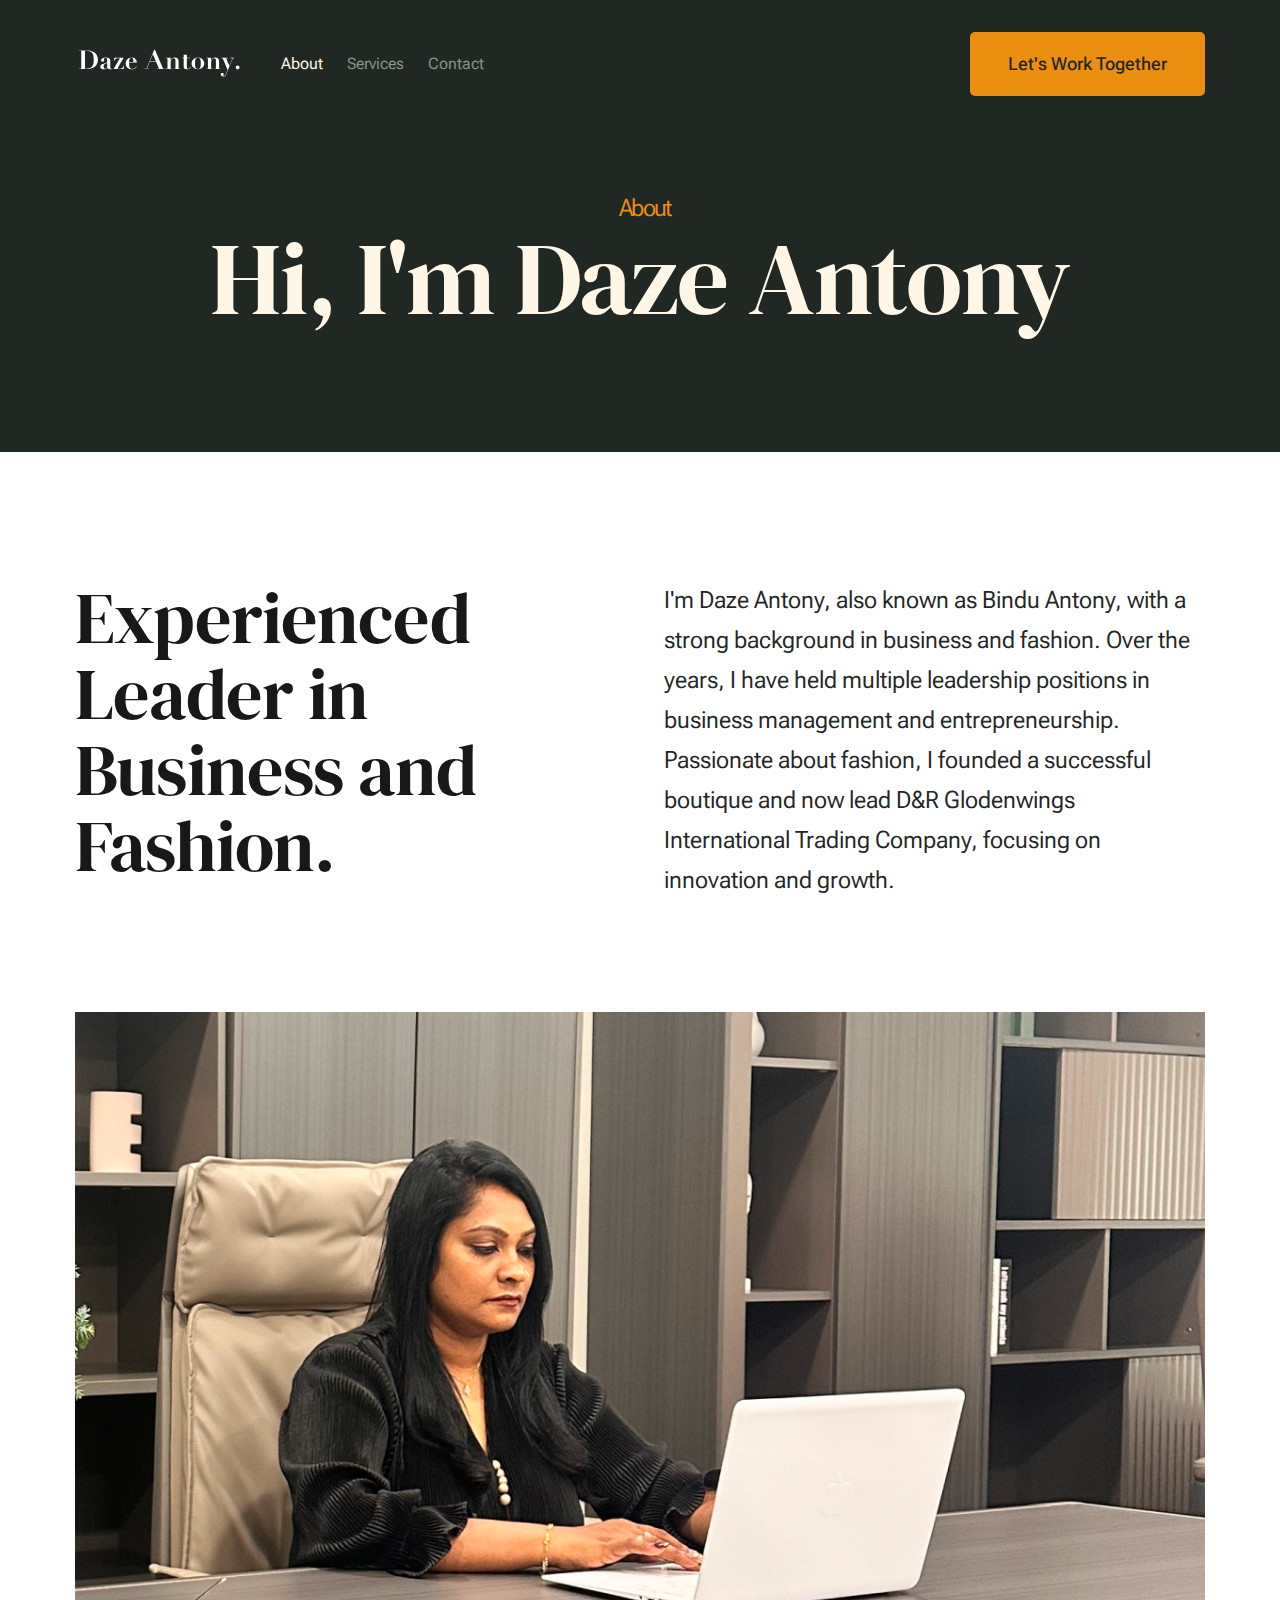
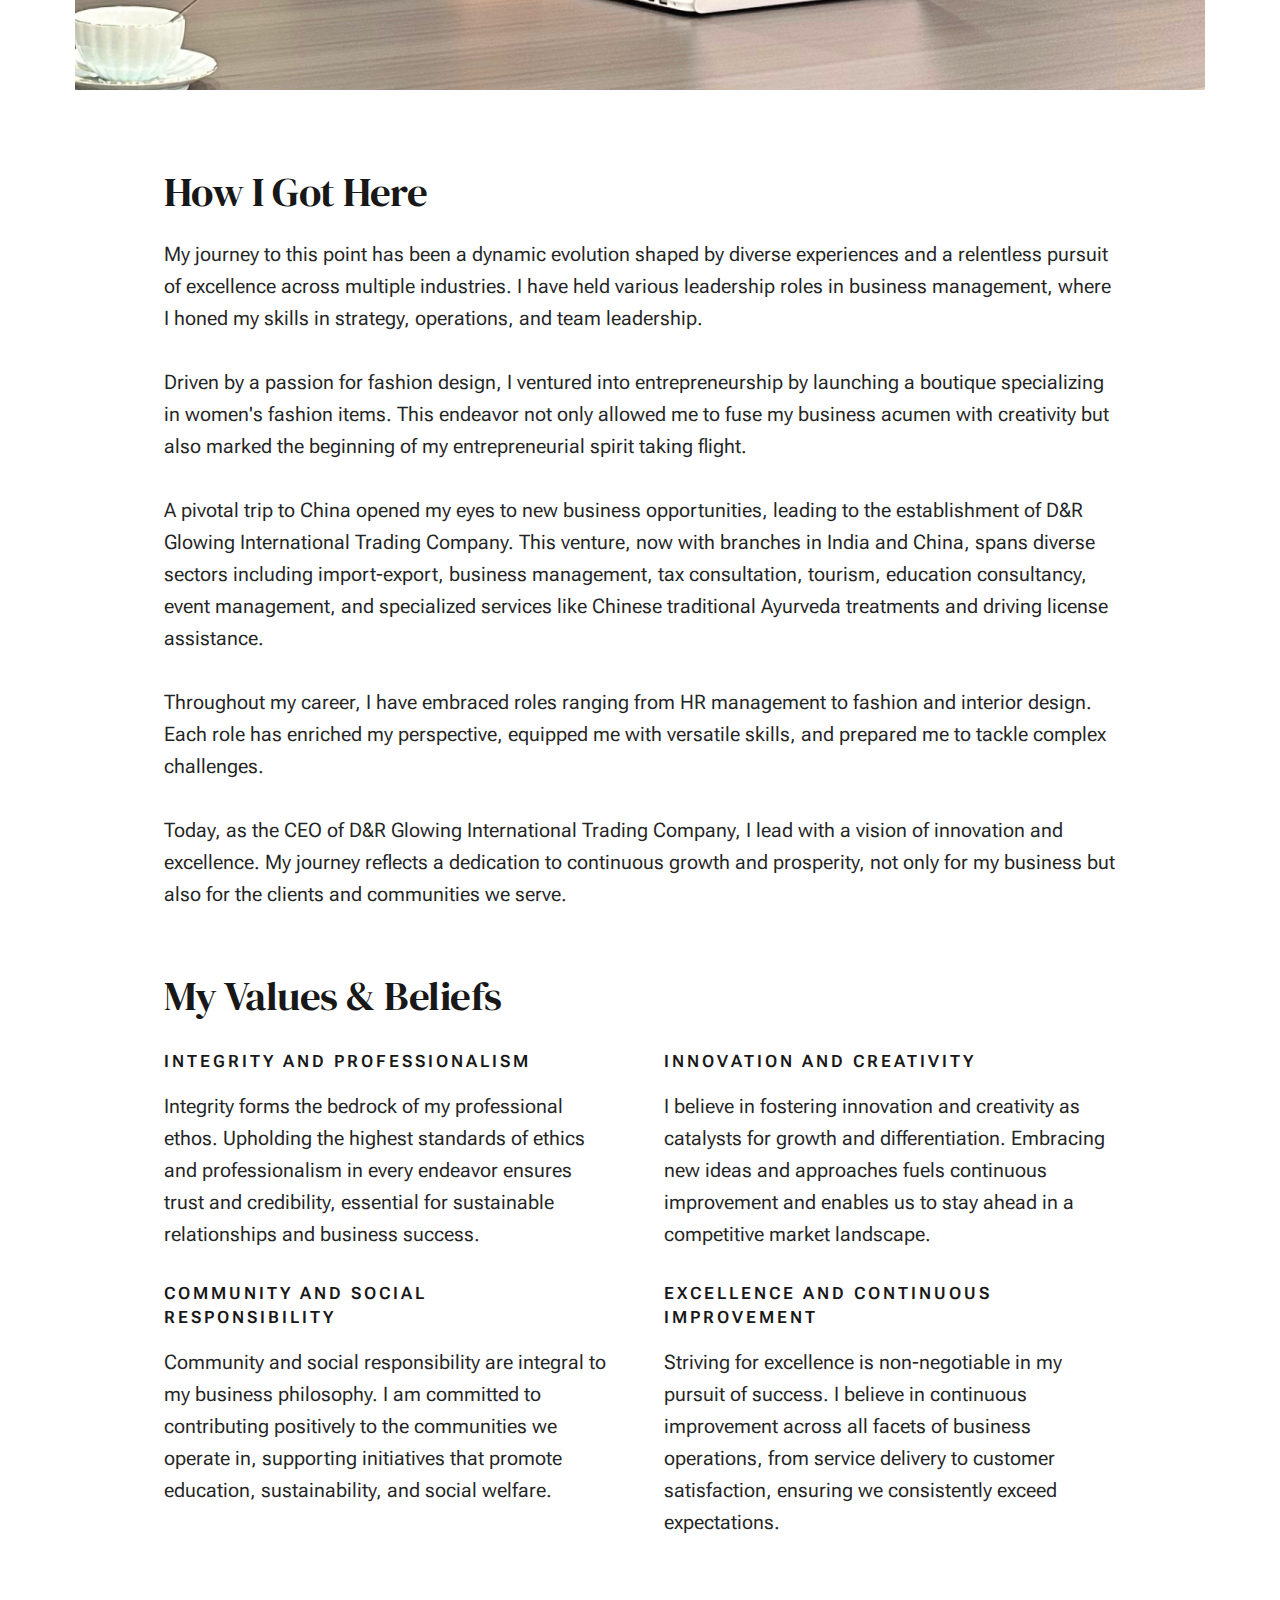
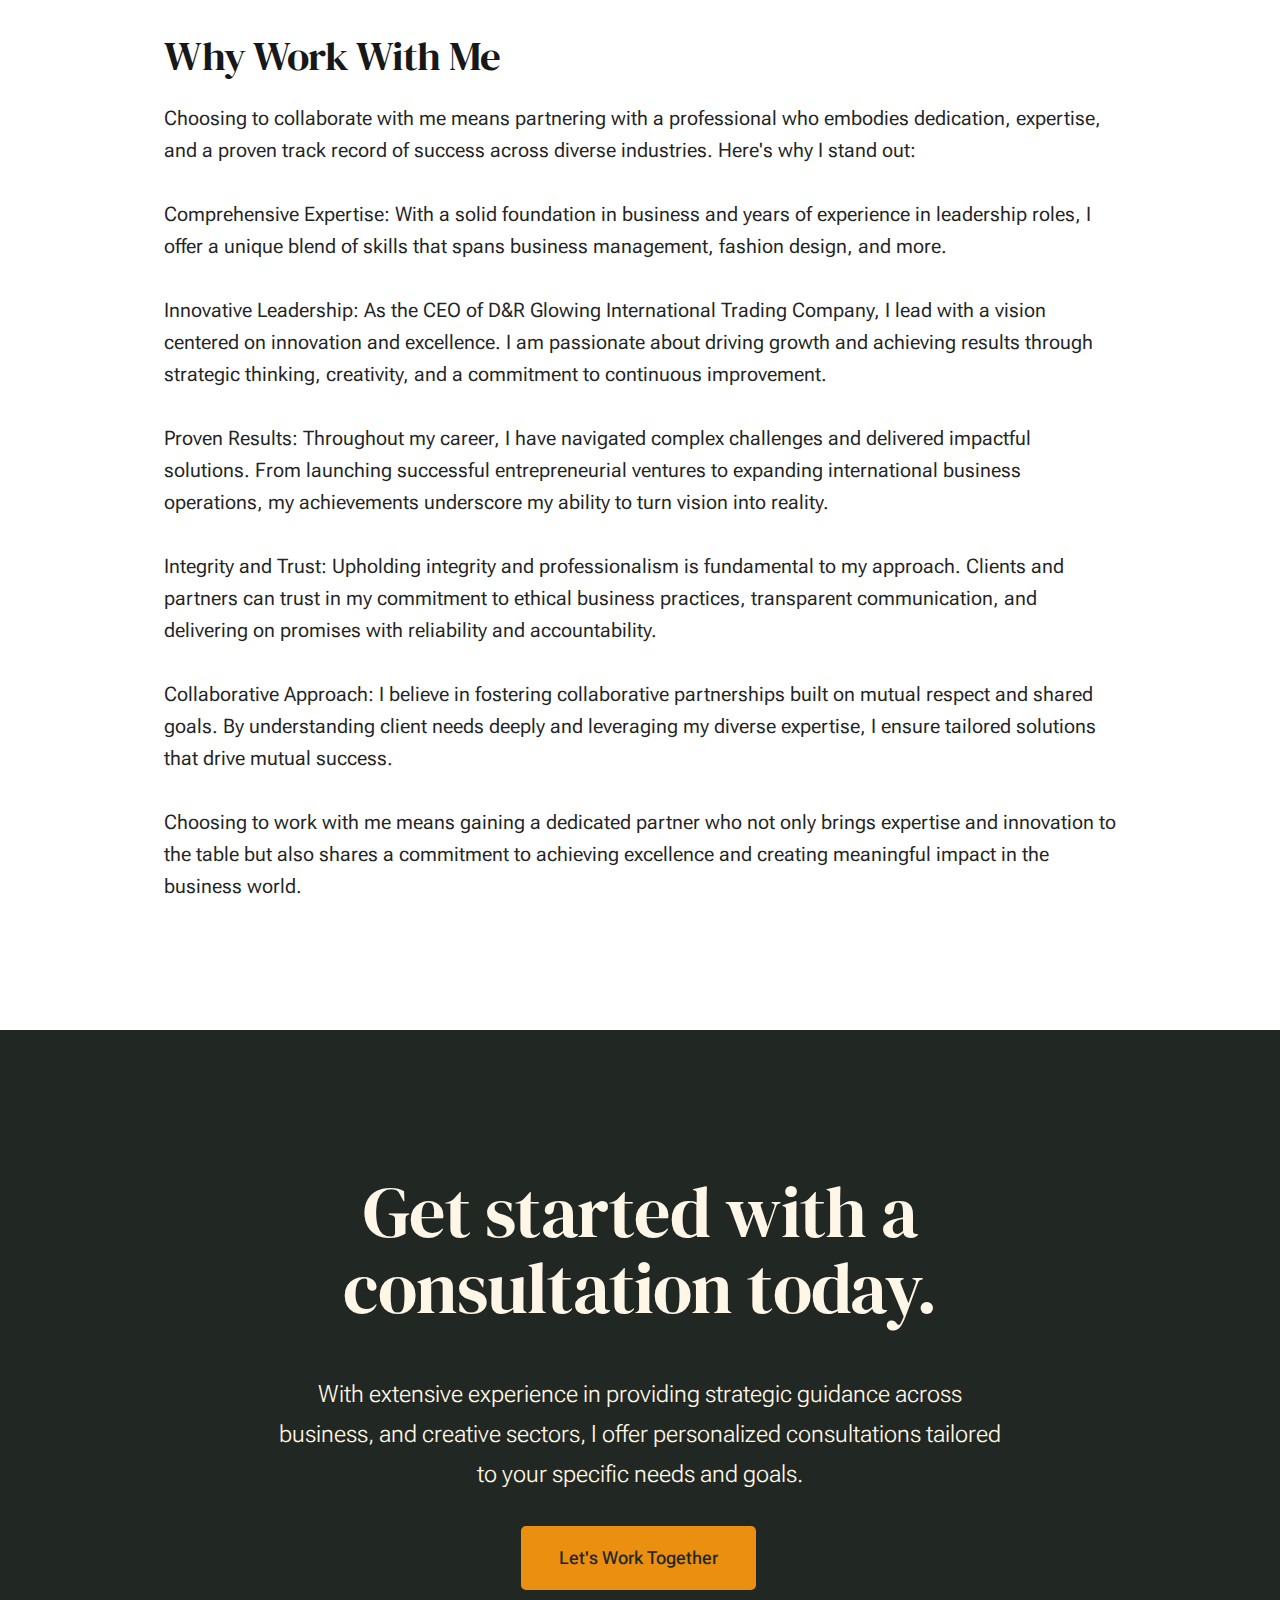
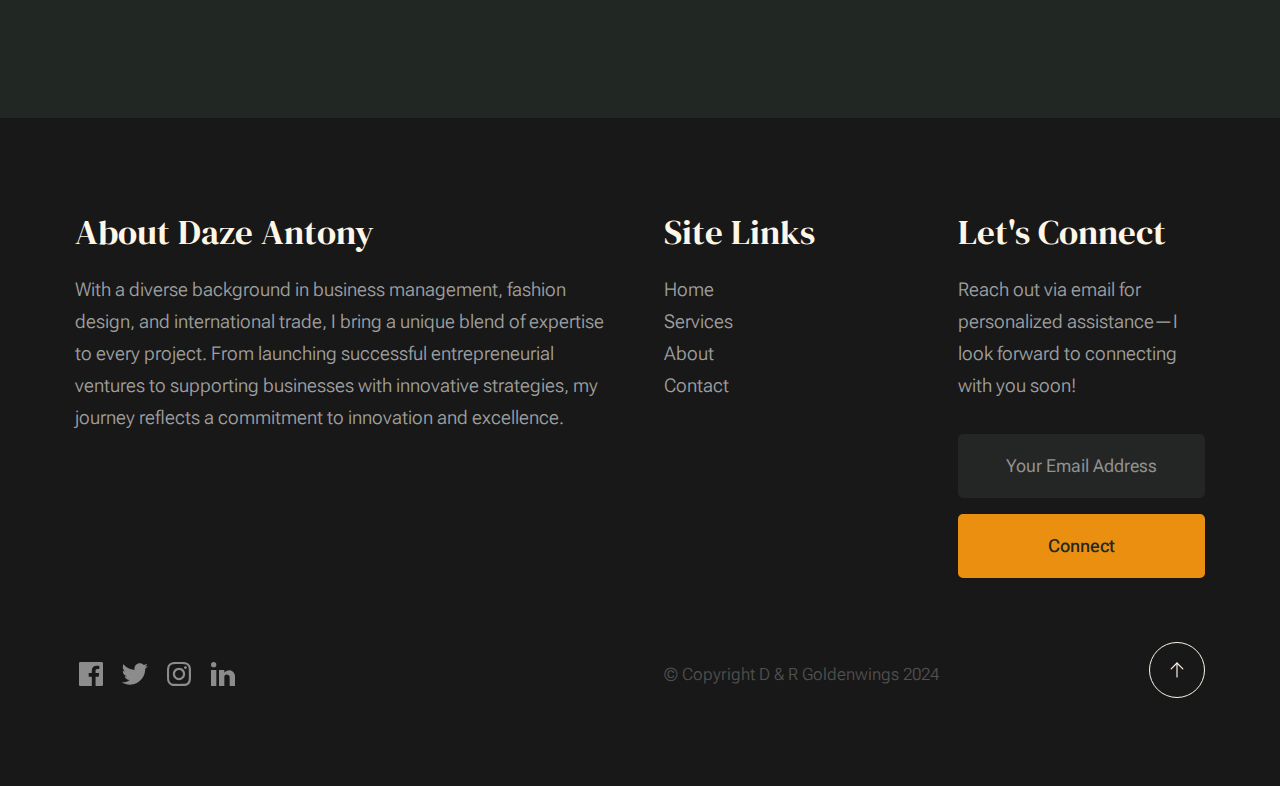
==== commit 562823fe: "Refactor index.html to emphasize business advisory services and update copyright information" ====
--- a/about.html
+++ b/about.html
@@ -6,7 +6,7 @@
     ================================================== -->
     <meta charset="utf-8">
     <meta name="viewport" content="width=device-width, initial-scale=1">
-    <title>About - Monica</title>
+    <title>About - Daze Antony</title>
 
     <script>
         document.documentElement.classList.remove('no-js');
@@ -100,105 +100,105 @@
 
                <section class="s-pagecontent pagecontent">
 
-                    <div class="row pageintro">
-                        <div class="column xl-6 lg-12">
-                            <h2 class="text-display-title">Experienced Leader in Business, Law, and Fashion.</h2>
-                        </div>
-                        <div class="column xl-6 lg-12 u-flexitem-x-right">
-                            <p class="lead">
-                                I'm Daze Antony, also known as Bindu Antony, with a background in business, law, and fashion. 
-                                Starting in multinational corporations like Wipro and TCS, I specialized in business management and 
-                                legal advisory. Passionate about fashion, I founded a successful boutique and now lead D&R Glodenwings 
-                                International Trading Company, focusing on innovation and growth.
-                            </p>
-                        </div>                       
-                    </div> <!-- end pageintro -->   
-                    
-                    <div class="row pagemedia">
-                        <d class="column xl-12">
-                            <figure class="page-media">                                
-                                <img src="images/thumbs/about/about-1200.jpg" 
-                                     srcset="images/thumbs/about/about-2400.jpg 2400w, 
-                                             images/thumbs/about/about-1200.jpg 1200w, 
-                                             images/thumbs/about/about-600.jpg 600w" sizes="(max-width: 2400px) 100vw, 2400px" alt="">
-                            </figure>
-                        </d>
-                    </div> <!-- end pagemedia -->
-
-                    <div class="row width-narrower pagemain">
-                        <div class="column xl-12"> 
-
-                            <h2>How I Got Here</h2>
-                            <p>
-                                My journey to this point has been a dynamic evolution shaped by diverse experiences and a relentless pursuit of excellence across multiple industries. Armed with an MBA and an LLB, I began my career in esteemed multinational corporations such as Wipro and TCS, where I honed my skills in business and law. As a legal advisor, I provided strategic guidance and upheld the highest standards of professionalism.
-                                <br><br>
-                                Driven by a passion for fashion design, I ventured into entrepreneurship by launching a boutique specializing in women's fashion items. This endeavor not only allowed me to fuse my business acumen with creativity but also marked the beginning of my entrepreneurial spirit taking flight.
-                                <br><br>
-                                A pivotal trip to China opened my eyes to new business opportunities, leading to the establishment of D&R Glowing International Trading Company. This venture, now with branches in India and China, spans diverse sectors including import-export, business management, tax consultation, tourism, education consultancy, event management, and specialized services like Chinese traditional Ayurveda treatments and driving license assistance.
-                                <br><br>
-                                Throughout my career, I have embraced roles ranging from HR management and legal advisory to fashion and interior design. Each role has enriched my perspective, equipped me with versatile skills, and prepared me to tackle complex challenges.
-                                <br><br>
-                                Today, as the CEO of D&R Glowing International Trading Company, I lead with a vision of innovation and excellence. My journey reflects a dedication to continuous growth and prosperity, not only for my business but also for the clients and communities we serve.
-                            </p>
-
-                            <h2 class="u-add-bottom">My Values & Beliefs</h2>
-
-                            <div class="grid-list-items list-items">
-                                <div class="grid-list-items__item list-items__item u-remove-bottom">
-                                    <div class="list-items__item-header">
-                                        <h6 class="list-items__item-small-title">Integrity and Professionalism</h6>
-                                    </div>
-                                    <p>
-                                        Integrity forms the bedrock of my professional ethos. Upholding the highest standards of ethics and professionalism in every endeavor ensures trust and credibility, essential for sustainable relationships and business success.
-                                    </p>
+                <div class="row pageintro">
+                    <div class="column xl-6 lg-12">
+                        <h2 class="text-display-title">Experienced Leader in Business and Fashion.</h2>
+                    </div>
+                    <div class="column xl-6 lg-12 u-flexitem-x-right">
+                        <p class="lead">
+                            I'm Daze Antony, also known as Bindu Antony, with a strong background in business and fashion. 
+                            Over the years, I have held multiple leadership positions in business management and entrepreneurship. 
+                            Passionate about fashion, I founded a successful boutique and now lead D&R Glodenwings 
+                            International Trading Company, focusing on innovation and growth.
+                        </p>
+                    </div>                       
+                </div> <!-- end pageintro -->   
+                
+                <div class="row pagemedia">
+                    <d class="column xl-12">
+                        <figure class="page-media">                                
+                            <img src="images/thumbs/about/about-1200.jpg" 
+                                 srcset="images/thumbs/about/about-2400.jpg 2400w, 
+                                         images/thumbs/about/about-1200.jpg 1200w, 
+                                         images/thumbs/about/about-600.jpg 600w" sizes="(max-width: 2400px) 100vw, 2400px" alt="">
+                        </figure>
+                    </d>
+                </div> <!-- end pagemedia -->
+            
+                <div class="row width-narrower pagemain">
+                    <div class="column xl-12"> 
+            
+                        <h2>How I Got Here</h2>
+                        <p>
+                            My journey to this point has been a dynamic evolution shaped by diverse experiences and a relentless pursuit of excellence across multiple industries. I have held various leadership roles in business management, where I honed my skills in strategy, operations, and team leadership.
+                            <br><br>
+                            Driven by a passion for fashion design, I ventured into entrepreneurship by launching a boutique specializing in women's fashion items. This endeavor not only allowed me to fuse my business acumen with creativity but also marked the beginning of my entrepreneurial spirit taking flight.
+                            <br><br>
+                            A pivotal trip to China opened my eyes to new business opportunities, leading to the establishment of D&R Glowing International Trading Company. This venture, now with branches in India and China, spans diverse sectors including import-export, business management, tax consultation, tourism, education consultancy, event management, and specialized services like Chinese traditional Ayurveda treatments and driving license assistance.
+                            <br><br>
+                            Throughout my career, I have embraced roles ranging from HR management to fashion and interior design. Each role has enriched my perspective, equipped me with versatile skills, and prepared me to tackle complex challenges.
+                            <br><br>
+                            Today, as the CEO of D&R Glowing International Trading Company, I lead with a vision of innovation and excellence. My journey reflects a dedication to continuous growth and prosperity, not only for my business but also for the clients and communities we serve.
+                        </p>
+            
+                        <h2 class="u-add-bottom">My Values & Beliefs</h2>
+            
+                        <div class="grid-list-items list-items">
+                            <div class="grid-list-items__item list-items__item u-remove-bottom">
+                                <div class="list-items__item-header">
+                                    <h6 class="list-items__item-small-title">Integrity and Professionalism</h6>
                                 </div>
-                                <div class="grid-list-items__item list-items__item u-remove-bottom">
-                                    <div class="list-items__item-header">
-                                        <h6 class="list-items__item-small-title">Innovation and Creativity</h6>
-                                    </div>
-                                    <p> 
-                                        I believe in fostering innovation and creativity as catalysts for growth and differentiation. Embracing new ideas and approaches fuels continuous improvement and enables us to stay ahead in a competitive market landscape.
-                                     </p>
+                                <p>
+                                    Integrity forms the bedrock of my professional ethos. Upholding the highest standards of ethics and professionalism in every endeavor ensures trust and credibility, essential for sustainable relationships and business success.
+                                </p>
+                            </div>
+                            <div class="grid-list-items__item list-items__item u-remove-bottom">
+                                <div class="list-items__item-header">
+                                    <h6 class="list-items__item-small-title">Innovation and Creativity</h6>
                                 </div>
-                                <div class="grid-list-items__item list-items__item u-remove-bottom">
-                                    <div class="list-items__item-header">
-                                        <h6 class="list-items__item-small-title">Community and Social <br>Responsibility</h6>
-                                    </div>
-                                    <p>
-                                        Community and social responsibility are integral to my business philosophy. I am committed to contributing positively to the communities we operate in, supporting initiatives that promote education, sustainability, and social welfare.
-                                    </p>
+                                <p> 
+                                    I believe in fostering innovation and creativity as catalysts for growth and differentiation. Embracing new ideas and approaches fuels continuous improvement and enables us to stay ahead in a competitive market landscape.
+                                 </p>
+                            </div>
+                            <div class="grid-list-items__item list-items__item u-remove-bottom">
+                                <div class="list-items__item-header">
+                                    <h6 class="list-items__item-small-title">Community and Social <br>Responsibility</h6>
                                 </div>
-                                <div class="grid-list-items__item list-items__item u-remove-bottom">
-                                    <div class="list-items__item-header">
-                                        <h6 class="list-items__item-small-title">Excellence and Continuous <br>Improvement</h6>
-                                    </div>
-                                    <p>
-                                        Striving for excellence is non-negotiable in my pursuit of success. I believe in continuous improvement across all facets of business operations, from service delivery to customer satisfaction, ensuring we consistently exceed expectations.
-                                    </p>
+                                <p>
+                                    Community and social responsibility are integral to my business philosophy. I am committed to contributing positively to the communities we operate in, supporting initiatives that promote education, sustainability, and social welfare.
+                                </p>
+                            </div>
+                            <div class="grid-list-items__item list-items__item u-remove-bottom">
+                                <div class="list-items__item-header">
+                                    <h6 class="list-items__item-small-title">Excellence and Continuous <br>Improvement</h6>
                                 </div>
-                            </div> <!--grid-list-items -->
-
-                            <h2>Why Work With Me</h2>
-                            <p>
-                                Choosing to collaborate with me means partnering with a professional who embodies dedication, expertise, and a proven track record of success across diverse industries. Here's why I stand out:
-                                <br><br>
-                                Comprehensive Expertise: With a solid foundation in both business and law, bolstered by hands-on experience in multinational corporations and entrepreneurship, I offer a unique blend of skills that spans legal advisory, business management, fashion design, and more.
-                                <br><br>
-                                Innovative Leadership: As the CEO of D&R Glowing International Trading Company, I lead with a vision centered on innovation and excellence. I am passionate about driving growth and achieving results through strategic thinking, creativity, and a commitment to continuous improvement.
-                                <br><br>
-                                Proven Results: Throughout my career, I have navigated complex challenges and delivered impactful solutions. From launching successful entrepreneurial ventures to expanding international business operations, my achievements underscore my ability to turn vision into reality.
-                                <br><br>
-                                Integrity and Trust: Upholding integrity and professionalism is fundamental to my approach. Clients and partners can trust in my commitment to ethical business practices, transparent communication, and delivering on promises with reliability and accountability.
-                                <br><br>
-                                Collaborative Approach: I believe in fostering collaborative partnerships built on mutual respect and shared goals. By understanding client needs deeply and leveraging my diverse expertise, I ensure tailored solutions that drive mutual success.
-                                <br><br>
-                                Choosing to work with me means gaining a dedicated partner who not only brings expertise and innovation to the table but also shares a commitment to achieving excellence and creating meaningful impact in the business world.
-                            </p>
-
-                        </div> <!-- end grid-block-->
-                    </div> <!-- end pagemain -->
-
-               </section> <!-- pagecontent -->
+                                <p>
+                                    Striving for excellence is non-negotiable in my pursuit of success. I believe in continuous improvement across all facets of business operations, from service delivery to customer satisfaction, ensuring we consistently exceed expectations.
+                                </p>
+                            </div>
+                        </div> <!--grid-list-items -->
+            
+                        <h2>Why Work With Me</h2>
+                        <p>
+                            Choosing to collaborate with me means partnering with a professional who embodies dedication, expertise, and a proven track record of success across diverse industries. Here's why I stand out:
+                            <br><br>
+                            Comprehensive Expertise: With a solid foundation in business and years of experience in leadership roles, I offer a unique blend of skills that spans business management, fashion design, and more.
+                            <br><br>
+                            Innovative Leadership: As the CEO of D&R Glowing International Trading Company, I lead with a vision centered on innovation and excellence. I am passionate about driving growth and achieving results through strategic thinking, creativity, and a commitment to continuous improvement.
+                            <br><br>
+                            Proven Results: Throughout my career, I have navigated complex challenges and delivered impactful solutions. From launching successful entrepreneurial ventures to expanding international business operations, my achievements underscore my ability to turn vision into reality.
+                            <br><br>
+                            Integrity and Trust: Upholding integrity and professionalism is fundamental to my approach. Clients and partners can trust in my commitment to ethical business practices, transparent communication, and delivering on promises with reliability and accountability.
+                            <br><br>
+                            Collaborative Approach: I believe in fostering collaborative partnerships built on mutual respect and shared goals. By understanding client needs deeply and leveraging my diverse expertise, I ensure tailored solutions that drive mutual success.
+                            <br><br>
+                            Choosing to work with me means gaining a dedicated partner who not only brings expertise and innovation to the table but also shares a commitment to achieving excellence and creating meaningful impact in the business world.
+                        </p>
+            
+                    </div> <!-- end grid-block-->
+                </div> <!-- end pagemain -->
+            
+            </section> <!-- pagecontent -->
 
 
         </section> <!-- s-content-->
@@ -215,7 +215,7 @@
                         Get started with a consultation today.
                         </h2>
                         <p class="lead">
-                            With extensive experience in providing strategic guidance across legal, business, and creative sectors, I offer personalized consultations tailored to your specific needs and goals.                        </p>
+                            With extensive experience in providing strategic guidance across  business, and creative sectors, I offer personalized consultations tailored to your specific needs and goals.                        </p>
                         </p>
                         <a href="contact.html" class="btn btn--primary">Let's Work Together</a>
                     </div>
@@ -233,12 +233,12 @@
                 <div class="column xl-6 lg-6 md-12 s-footer__block s-footer__about">                    
                     <h3>About Daze Antony</h3>
                     <p>
-                        With a diverse background spanning corporate law, business management, 
-                        fashion design, and international trade, I bring a unique blend of expertise to every project. 
-                        From advising multinational corporations to launching successful entrepreneurial ventures, my journey 
-                        reflects a commitment to innovation and excellence.
+                        With a diverse background in business management, fashion design, and international trade, 
+    I bring a unique blend of expertise to every project. 
+    From launching successful entrepreneurial ventures to supporting businesses with innovative strategies, 
+    my journey reflects a commitment to innovation and excellence.
                     </p>              
-                </div>                
+                </div>                       
                 <div class="column xl-3 lg-6 md-12 s-footer__block s-footer__site-links">
                     <h3>Site Links</h3>
                     <ul class="link-list">
@@ -298,8 +298,7 @@
                 </div>
                 <div class="column xl-6 lg-12">
                     <p class="ss-copyright">
-                        <span>© Copyright digiRoute 2024</span> 
-                        <span>Design by <a href="https://www.styleshout.com/">Rahul Ramesh</a></span>
+                        <span>© Copyright D & R Goldenwings 2024</span> 
                     </p>
                 </div>
 
@@ -320,4 +319,4 @@
     <script src="js/main.js"></script>
 
 </body>
-</html>+</html>
